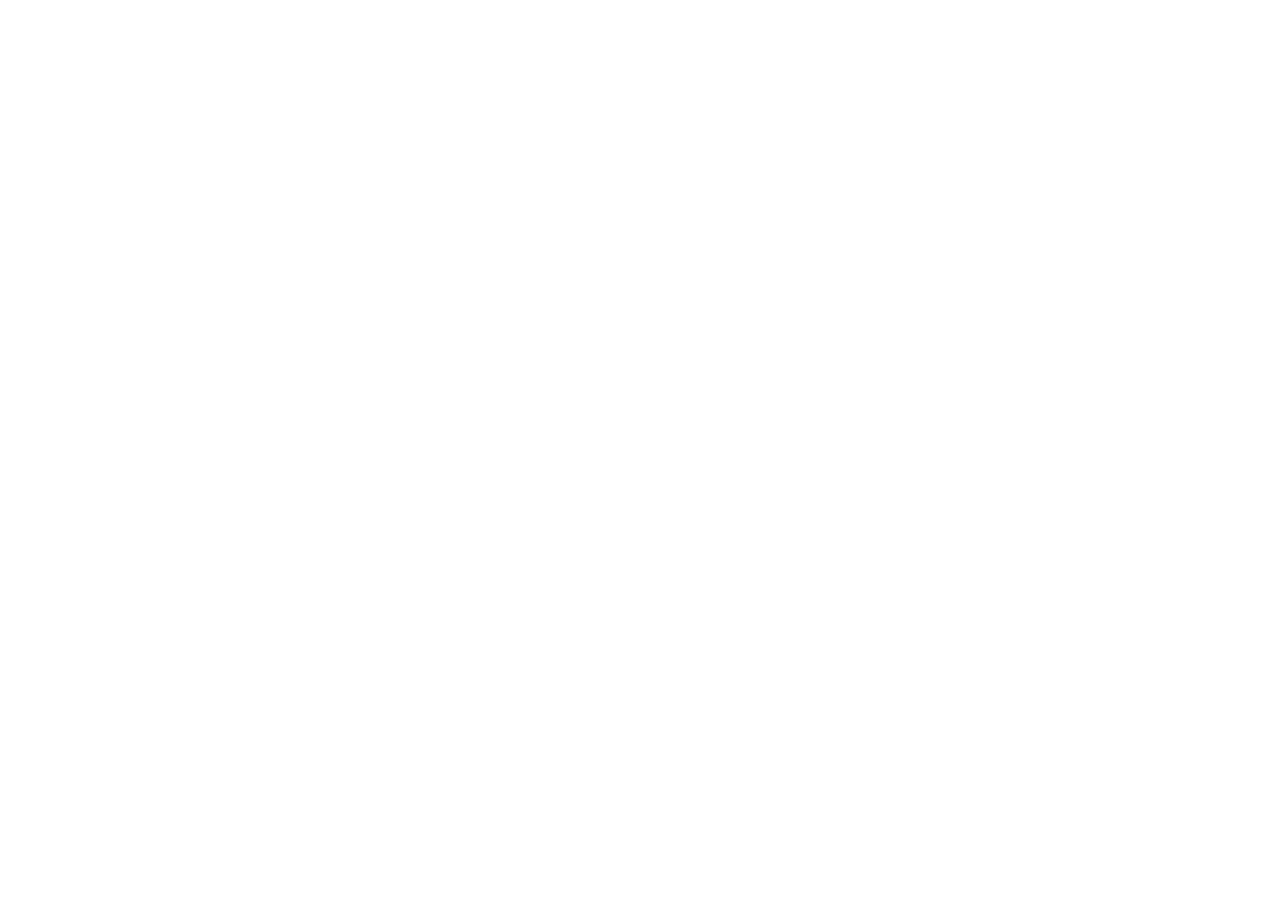
==== index.html @ 29f498f4 "start the template" ====
<!DOCTYPE html>
<html lang="en">
<head>
  <meta charset="UTF-8">
  <meta name="viewport" content="width=device-width, initial-scale=1">
  <link rel="stylesheet" href="style.css">
  <script src="actions.js" defer></script>
  <title>FICA Football Tournament</title>
</head>
<body>
  <header>
    <nav>

    </nav>
  </header>

  <section>

  </section>

  <section>

  </section>

  <footer>

  </footer>
</body>
</html>
---- style.css ----
/* @import url("https://fonts.googleapis.com/css?family=Inter&display=swap"); */

body {
  background-color: rgb(255, 255, 255);
  margin: 0;
}

#mobile-menu {
  display: none;
  position: fixed;
  top: 0;
  right: 0;
  width: 100%;
  height: 655px;
  background-color: #3c3a39;
  color: #fff;
  z-index: 100;
}

header {
  display: flex;
  flex-direction: column;
  color: #fff;
  background-color: #3e3c3c;
  position: fixed;
  width: 100%;
}

nav {
  display: flex;
  justify-content: space-between;
  font-weight: 600;
  font-size: 1.125em;
}

section {
  display: flex;
  flex-direction: column;
  justify-content: center;
}

.button {
  background-color: #f08102;
  border: none;
  color: white;
  padding: 12px;
  text-align: center;
  text-decoration: none;
  display: inline-block;
  font-family: 'Inter', sans-serif;
  font-size: 1.125rem;
  font-weight: 600;
  cursor: pointer;
}

.button:active {
  background-color: #dd0181;
}

.button:hover {
  background-color: #fdc200;
}

.button:focus {
  background-color: #fdc200;
}

footer {

}

@media screen and (min-width: 768px) {

}
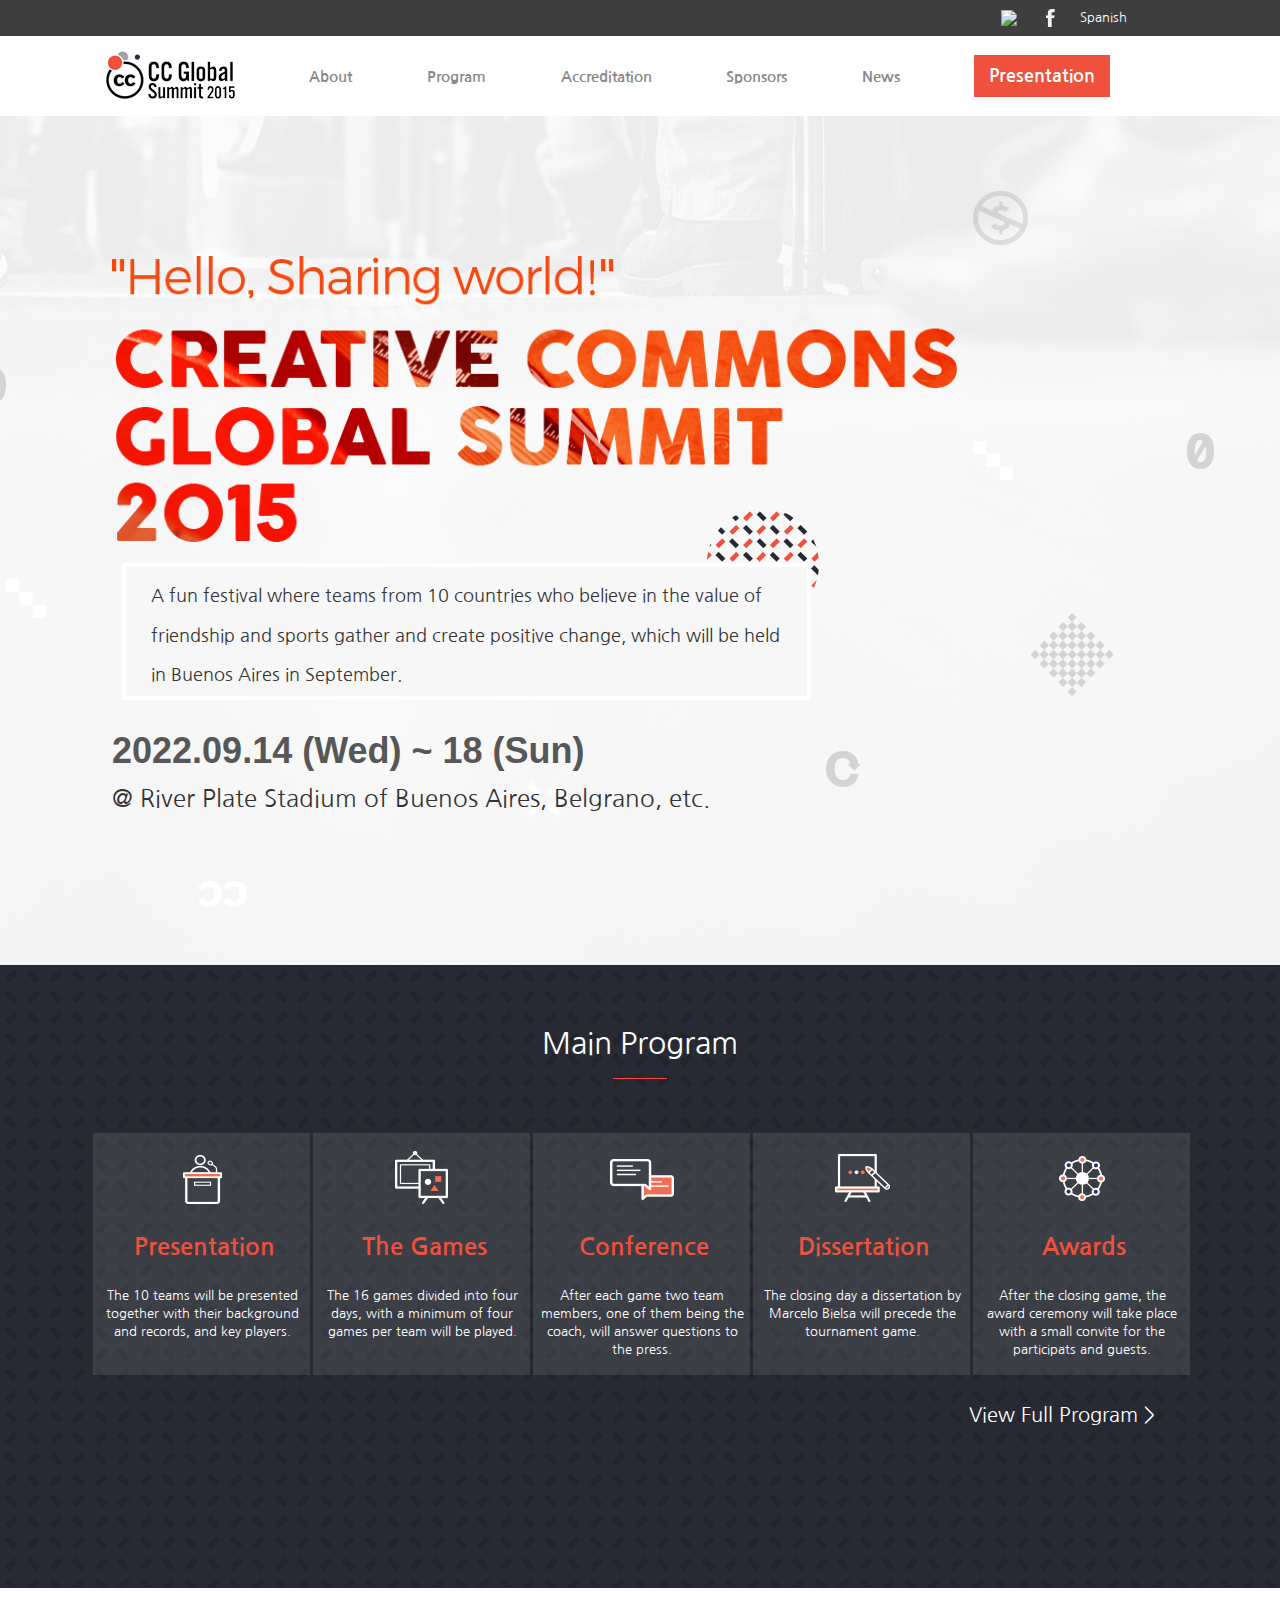
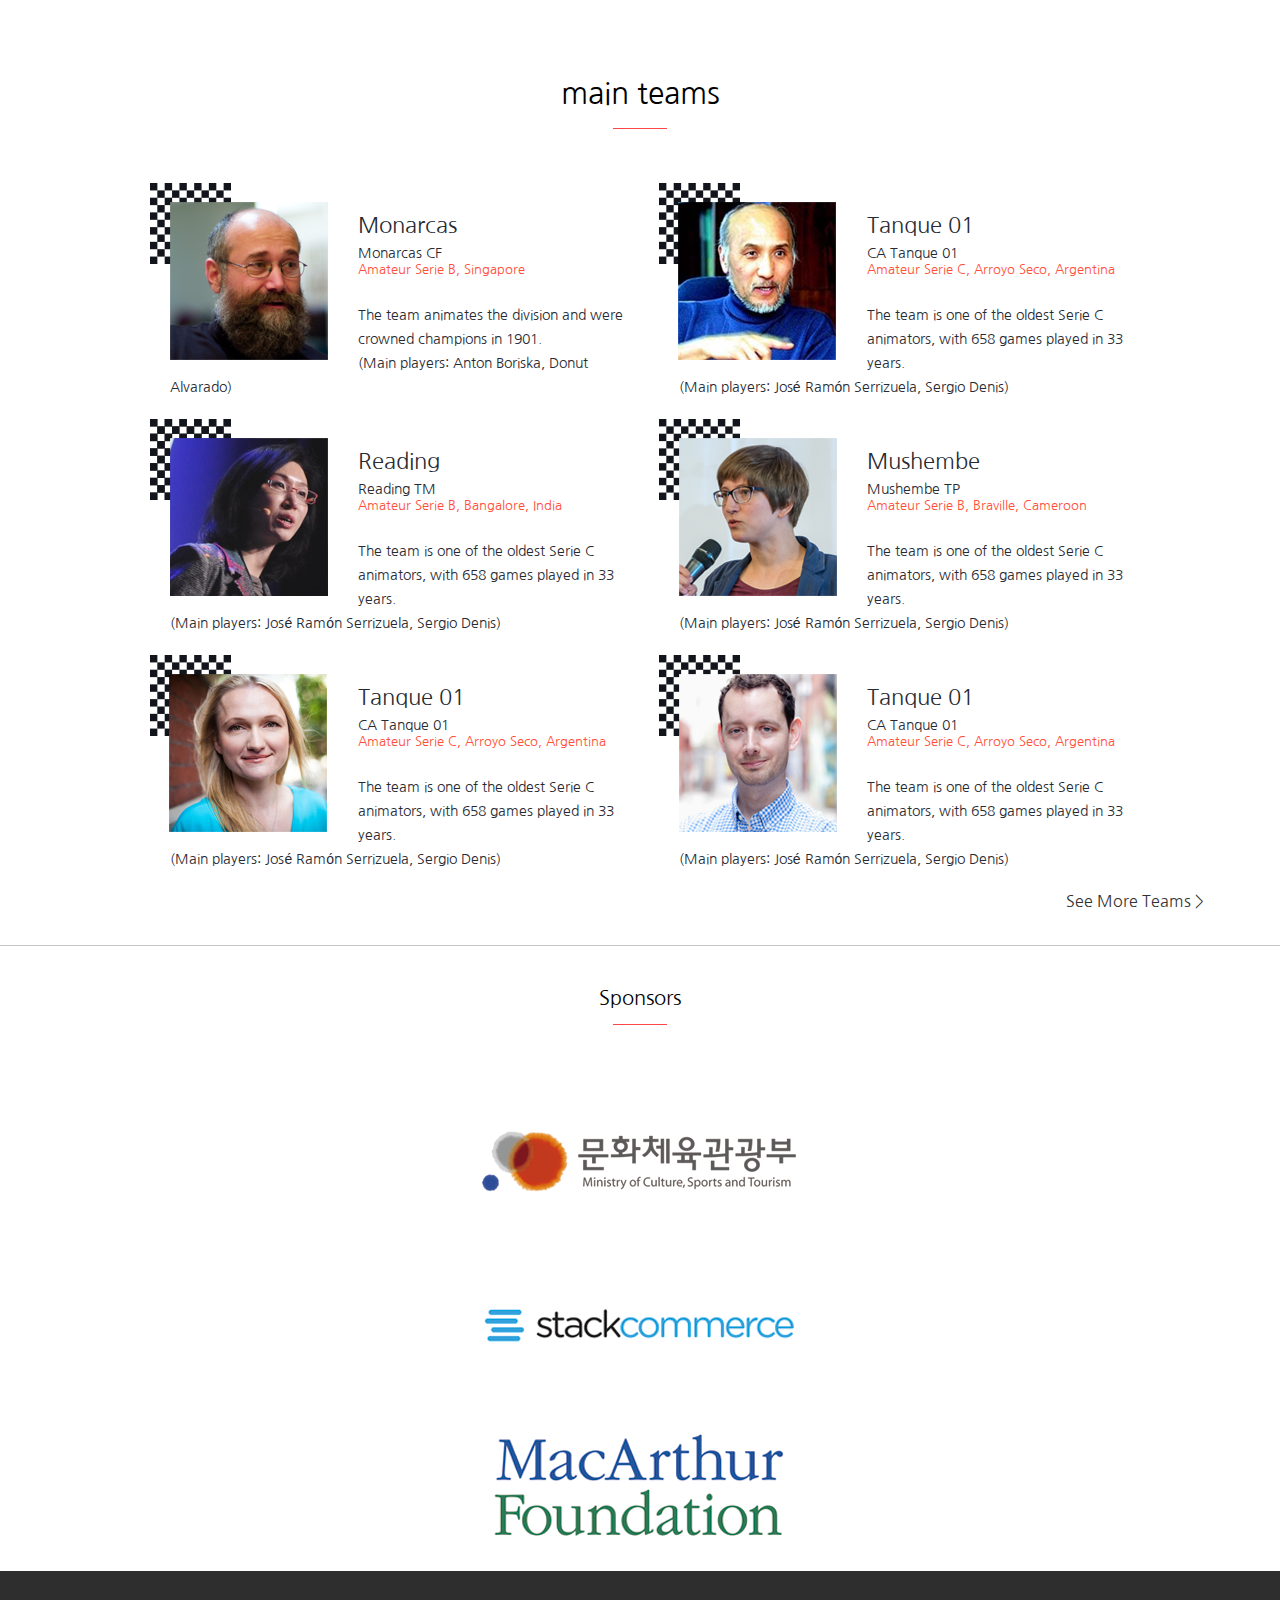
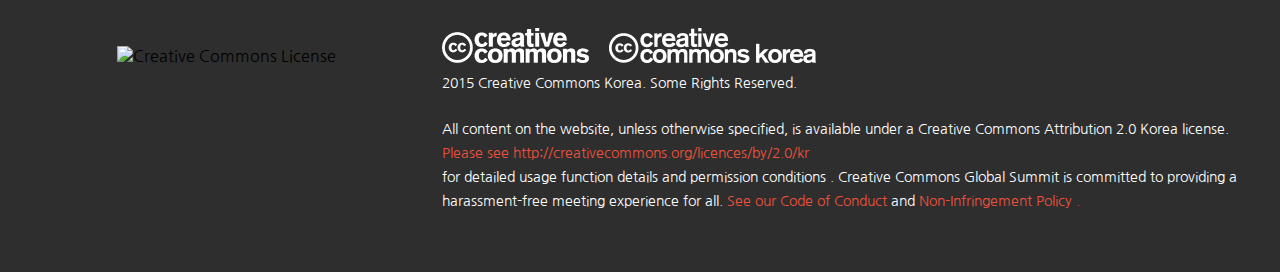
==== commit 3a27cc4b: "add html and css for full main page" ====
--- a/index.html
+++ b/index.html
@@ -8,22 +8,203 @@
   <title>FICA Football Tournament</title>
 </head>
 <body>
+  <div id="mobile-menu">
+    <img id="close-menu" src="img/close_mobile_menu.png" width=20 height=19 alt="Close">
+    <div id="mobile-menu-ul">
+      <hr class="hr1">
+      <p class="list-item"><a class="asnormal" href="about.html">About</a></p>
+      <hr class="hr1">
+      <p class="list-item"><a class="asnormal" href="index.html">Tournament</a></p>
+      <hr class="hr1">
+      <p class="list-item"><a class="asnormal" href="#">Accreditation</a></p>
+      <hr class="hr1">
+      <p class="list-item"><a class="asnormal" href="#">Sponsors</a></p>
+      <hr class="hr1">
+      <p class="list-item"><a class="asnormal" href="#">News</a></p>
+      <hr class="hr1">
+    </div>
+  </div>
   <header>
-    <nav>
-
-    </nav>
+    <div id="mobile-header">
+      <img id="hamburger-menu" src="img/mobile_menu.png" width=20 height=18 alt="Menu">
+      <img src="img/logo.png" width=130 height=51 alt="FICA Tournament">
+    </div>
+    <div id="desktop-header">
+      <nav id="desktop-nav">
+        <img src="img/twitter.png" width=20 height=17 alt="Twitter">
+        <img src="img/facebook.png" width=9 height=18 alt="Facebook">
+        <a href="#" class="asnormal calcright">Spanish</a>
+      </nav>
+      <nav id="desktop-nav2">
+        <ul id="desktop-menu-ul">
+          <li class="list-item2"><img src="img/logo.png" width=130 height=51 alt="FICA Tournament"></li>
+          <li class="list-item2">About</li>
+          <li class="list-item2">Program</li>
+          <li class="list-item2">Accreditation</li>
+          <li class="list-item2">Sponsors</li>
+          <li class="list-item2">News</li>
+          <li class="list-item2b">Presentation</li>
+        </ul>
+      </nav>
+    </div>
   </header>
 
-  <section>
-
-  </section>
-
-  <section>
-
-  </section>
-
+  <div class="section1-wrapper">
+    <section class="section1">
+    <img id="title" src="img/title.png" width=324 height=110 alt="FICA 2022 Tournament">
+    <p class="text-box"> A fun festival where teams from 10 countries who believe in the value
+      of friendship and sports gather and create positive change, which will be held in Buenos Aires in September.
+     </p>
+     <p class="schedule"></p><div class="sched-text">2022.09.14 (Wed) ~ 18 (Sun)</div>
+       <div class="big">@ River Plate Stadium of Buenos Aires, Belgrano, etc.</div><p></p>
+    </section>
+  </div>
+  <div class="section2-wrapper">
+    <section class="section2">
+      <h2 class="myh1">Main Program</h2>
+      <hr class="hr2">
+      <div class="programs-wrapper">
+        <div class="program-block">
+          <img src="img/program_icon_01.png" width=64 height=58 alt="Presentation">
+          <div class="subtitle">Presentation</div>
+          <div class="description">The 10 teams will be presented together with their background and records, and key players.</div>
+        </div>
+        <div class="program-block">
+          <img src="img/program_icon_02.png" width=64 height=58 alt="The Games">
+          <div class="subtitle">The Games</div>
+          <div class="description">The 16 games divided into four days, with a minimum of four games per team will be played.</div>
+        </div>
+        <div class="program-block">
+          <img src="img/program_icon_03.png" width=64 height=58 alt="Press conference">
+          <div class="subtitle">Conference</div>
+          <div class="description">After each game two team members, one of them being the coach, will answer questions to the press.</div>
+        </div>
+        <div class="program-block">
+          <img src="img/program_icon_04.png" width=64 height=58 alt="Dissertation">
+          <div class="subtitle">Dissertation</div>
+          <div class="description">The closing day a dissertation by Marcelo Bielsa will precede the tournament game.</div>
+        </div>
+        <div class="program-block">
+          <img src="img/program_icon_05.png" width=64 height=58 alt="Awards">
+          <div class="subtitle">Awards</div>
+          <div class="description">After the closing game, the award ceremony will take place with a small convite for the participats and guests.</div>
+        </div>
+      </div>
+      <div class="texttoright">View Full Program ></div>
+    </section>
+  </div>
+
+  <div class="section3-wrapper">
+    <section class="section3">
+      <h2 class="myh1b">main teams</h2>
+      <hr class="hr2">
+      <div class="teams-wrapper">
+        <div class="team-block">
+          <div>
+            <img class="speaker" src="img/speaker_01.png" width=178 height=177 alt="Monarcas">
+            <div class="right-text">Monarcas</div>
+            <div class="right-text-smaller">Monarcas CF</div>
+            <div class="right-red-text">Amateur Serie B, Singapore</div>
+            <div class="description2">The team animates the division and were crowned champions in 1901.</div>
+            <div class="description2">(Main players: Anton Boriska, Donut Alvarado)</div>
+            <div class="spacer"> </div>
+          </div>    
+        </div>
+        <div class="team-block">
+          <div>
+            <img class="speaker" src="img/speaker_02.png" width=178 height=177 alt="Tanque 01">
+            <div class="right-text">Tanque 01</div>
+            <div class="right-text-smaller">CA Tanque 01</div>
+            <div class="right-red-text">Amateur Serie C, Arroyo Seco, Argentina</div>
+            <div class="description2">The team is one of the oldest Serie C animators, with 658 games played in 33 years.</div>
+            <div class="description2">(Main players: José Ramón Serrizuela, Sergio Denis)</div>
+            <div class="spacer"> </div>
+          </div>
+        </div>
+        <div class="team-block">
+          <div>
+            <img class="speaker" src="img/speaker_03.png" width=178 height=177 alt="Reading">
+            <div class="right-text">Reading</div>
+            <div class="right-text-smaller">Reading TM</div>
+            <div class="right-red-text">Amateur Serie B, Bangalore, India</div>
+            <div class="description2">The team is one of the oldest Serie C animators, with 658 games played in 33 years.</div>
+            <div class="description2">(Main players: José Ramón Serrizuela, Sergio Denis)</div>
+            <div class="spacer"> </div>
+          </div>
+        </div>
+        <div class="team-block">
+          <div>
+            <img class="speaker" src="img/speaker_04.png" width=178 height=177 alt="Mushembe TP">
+            <div class="right-text">Mushembe</div>
+            <div class="right-text-smaller">Mushembe TP</div>
+            <div class="right-red-text">Amateur Serie B, Braville, Cameroon</div>
+            <div class="description2">The team is one of the oldest Serie C animators, with 658 games played in 33 years.</div>
+            <div class="description2">(Main players: José Ramón Serrizuela, Sergio Denis)</div>
+            <div class="spacer"> </div>
+          </div>
+        </div>
+        <div class="team-block">
+          <div>
+            <img class="speaker" src="img/speaker_05.png" width=178 height=177 alt="Tanque 01">
+            <div class="right-text">Tanque 01</div>
+            <div class="right-text-smaller">CA Tanque 01</div>
+            <div class="right-red-text">Amateur Serie C, Arroyo Seco, Argentina</div>
+            <div class="description2">The team is one of the oldest Serie C animators, with 658 games played in 33 years.</div>
+            <div class="description2">(Main players: José Ramón Serrizuela, Sergio Denis)</div>
+            <div class="spacer"> </div>
+          </div>
+        </div>
+        <div class="team-block">
+          <div>
+            <img class="speaker" src="img/speaker_06.png" width=178 height=177 alt="Tanque 01">
+            <div class="right-text">Tanque 01</div>
+            <div class="right-text-smaller">CA Tanque 01</div>
+            <div class="right-red-text">Amateur Serie C, Arroyo Seco, Argentina</div>
+            <div class="description2">The team is one of the oldest Serie C animators, with 658 games played in 33 years.</div>
+            <div class="description2">(Main players: José Ramón Serrizuela, Sergio Denis)</div>
+            <div class="spacer"> </div>
+          </div>
+        </div>
+      </div>
+      <div class="texttoright2">See More Teams ></div>
+    </section>
+  </div>
+  <hr class="hr3">
+
+  <div class="section4-wrapper">
+    <section class="section4">
+      <h2 class="myh1c">Sponsors</h2>
+      <hr class="hr2">
+      <div class="sponsor"><img src="img/mocst.png" width=320 height=120 alt="Ministry of Culture and Sports"></div>
+      <div class="sponsor"><img src="img/stackcommerce.png" width=320 height=120 alt="Stack Commerce"></div>
+      <div class="sponsor"><img src="img/macarthur.png" width=320 height=120 alt="Mc Arthur Foundation"></div>
+
+    </section>
+  </div>
+  
   <footer>
-
+    <div class="tocenter desktopfloat">
+      <img alt="Creative Commons License" src="https://i.creativecommons.org/l/by/4.0/88x31.png">
+    </div>
+    <p class="tocenter">
+      <img class="cclogo" alt="Creative Commons" src="img/logo_cc_w_147x35.png">
+      <img class="cclogo" alt="Creative Commons" src="img/logo_cck_w_208x35.png">
+    </p>
+
+    <div class="mini-text">2015 Creative Commons Korea. Some Rights Reserved.</div>
+    <div class="minispacer"> </div>
+    <div class="mini-text">All content on the website, unless otherwise specified,
+      is available under a Creative Commons Attribution 2.0 Korea license.
+      <a class="mini-text-red" href="https://creativecommons.org/licences/by/2.0/kr">
+        Please see http://creativecommons.org/licences/by/2.0/kr
+      </a>
+    </div>
+    <div class="mini-text">for detailed usage function details and permission conditions .
+      Creative Commons Global
+      Summit is committed to providing a harassment-free meeting experience for all.
+    <span class="mini-text-red">See our Code of Conduct</span> and 
+    <span class="mini-text-red">Non-Infringement Policy .</span></div>
+    <div class="minispacer2">&nbsp;</div>
   </footer>
 </body>
 </html>--- a/style.css
+++ b/style.css
@@ -1,74 +1,572 @@
-/* @import url("https://fonts.googleapis.com/css?family=Inter&display=swap"); */
+@import url("https://fonts.googleapis.com/css?family=Nanum+Gothic&display=swap");
+@import url("https://fonts.googleapis.com/css?family=Lato&display=swap");
 
 body {
-  background-color: rgb(255, 255, 255);
   margin: 0;
+  font-family: 'Nanum Gothic', sans-serif;
 }
 
 #mobile-menu {
   display: none;
   position: fixed;
   top: 0;
-  right: 0;
-  width: 100%;
-  height: 655px;
-  background-color: #3c3a39;
+  left: 0;
+  width: 85%;
+  height: 100%;
+  background-color: rgba(25, 25, 25, 0.9);
   color: #fff;
   z-index: 100;
 }
 
+#mobile-menu-ul {
+  list-style: none;
+  padding-left: 0;
+  font-size: 1rem;
+  line-height: 0.5rem;
+  margin-top: 41px;
+}
+
+.list-item {
+  padding-left: 25px;
+}
+
+.asnormal {
+  color: inherit;
+  text-decoration: inherit;
+}
+
+.hr1 {
+  height: 1px;
+  border-width: 0;
+  background-color: rgb(71, 71, 71);
+}
+
+#close-menu {
+  position: absolute;
+  top: 7px;
+  right: 30px;
+  cursor: pointer;
+}
+
 header {
+  background-color: white;
+  width: 100%;
+  height: 55px;
+  margin: 16px 0;
+  display: flex;
+  justify-content: center;
+  align-items: flex-start;
+}
+
+#desktop-header {
+  display: none;
+}
+
+#hamburger-menu {
+  position: absolute;
+  left: 20px;
+  top: 35px;
+  width: 20px;
+  height: auto;
+  cursor: pointer;
+}
+
+.section1-wrapper {
+  background-image: url("img/mobile_intro_bg.png");
+  background-repeat: no-repeat;
+  background-position: top;
+  width: 100%;
+}
+
+.section1 {
   display: flex;
   flex-direction: column;
-  color: #fff;
-  background-color: #3e3c3c;
-  position: fixed;
-  width: 100%;
-}
-
-nav {
+  align-items: center;
+  padding-top: 51px;
+  margin-left: 5%;
+  margin-right: 5%;
+}
+
+#title {
+  width: 90%;
+  height: auto;
+}
+
+.text-box {
+  margin: 21px 0 0 9.75px;
+  padding: 13px 6.5px;
+  border: 4px solid white;
+  background-color: rgb(247, 247, 248);
+  font-size: 0.82rem;
+  line-height: 1.22rem;
+  color: rgb(51, 51, 51);
+}
+
+.schedule {
+  padding-top: 7px;
+}
+
+.sched-text {
+  text-align: center;
+  color: #575757;
+  font-family: Verdana, sans-serif;
+  font-size: 0.9375rem;
+  font-weight: bold;
+  line-height: 1.5rem;
+}
+
+.big {
+  text-align: center;
+  color: #333;
+  font-size: 0.9375rem;
+  padding-left: 33px;
+  padding-right: 33px;
+  padding-top: 1px;
+  padding-bottom: 5px;
+}
+
+.section2-wrapper {
+  background-image: url("img/pattern_bg.png");
+  background-color: #272a32;
+  width: 100%;
+  padding-bottom: 80px;
+}
+
+.section2 {
+  display: flex;
+  flex-direction: column;
+  align-items: center;
+  padding-top: 52px;
+  margin-left: 2.5%;
+  margin-right: 2.5%;
+}
+
+.myh1 {
+  color: white;
+  font-size: 1.5rem;
+  font-weight: 200;
+  line-height: 0.2rem;
+}
+
+.hr2 {
+  height: 1px;
+  border-width: 0;
+  background-color: rgb(255, 71, 71);
+  width: 54px;
+  margin-bottom: 54px;
+}
+
+.program-block {
   display: flex;
   justify-content: space-between;
-  font-weight: 600;
-  font-size: 1.125em;
-}
-
-section {
+  margin: 0 0 0.5em;
+  padding: 16px 0;
+  width: 100%;
+  color: white;
+  font-size: 1rem;
+  background: rgba(255, 255, 255, 0.1);
+}
+
+.subtitle {
+  padding: 0 7px 0 12px;
+  color: #ef513c;
+  font-weight: 700;
+  font-size: 14px;
+  line-height: 52px;
+  flex-wrap: nowrap;
+}
+
+.description {
+  flex: 0 0 55%;
+  padding: 0 6px 0 7px;
+  color: white;
+  font-size: 0.75rem;
+  flex-wrap: wrap;
+  line-height: 18px;
+}
+
+.texttoright {
+  text-align: right;
+  font-size: 1rem;
+  color: white;
+  margin-top: 20px;
+  margin-right: 25px;
+  width: 100%;
+  display: flex;
+  justify-content: flex-end;
+}
+
+.section3-wrapper {
+  background-color: white;
+  width: 100%;
+}
+
+.section3 {
   display: flex;
   flex-direction: column;
-  justify-content: center;
-}
-
-.button {
-  background-color: #f08102;
-  border: none;
+  align-items: center;
+  padding-top: 79px;
+  margin-left: 5%;
+  margin-right: 5%;
+}
+
+.myh1b {
+  color: black;
+  font-size: 1.5rem;
+  font-weight: 200;
+  line-height: 0.2rem;
+}
+
+.team-block {
+  display: flex;
+  flex-direction: column;
+  width: 100%;
+  background: white;
+}
+
+.speaker {
+  float: left;
+  margin-right: 8px;
+  margin-bottom: 2px;
+}
+
+.right-text {
+  color: rgb(39, 42, 50);
+  margin-top: 28px;
+  font-size: 1rem;
+}
+
+.right-text-smaller {
+  color: rgb(39, 42, 50);
+  font-size: 0.875rem;
+}
+
+.right-red-text {
+  color: #ff4f38;
+  font-size: 0.81rem;
+  margin-top: 10px;
+}
+
+.description2 {
+  color: rgb(39, 42, 50);
+  font-size: 0.82rem;
+  line-height: 1.22rem;
+  padding: 0 13px 0 20px;
+  clear: both;
+}
+
+.spacer {
+  margin-bottom: 25px;
+}
+
+.texttoright2 {
+  text-align: right;
+  font-size: 1rem;
+  color: rgb(51, 51, 51);
+  margin-top: 0;
+  margin-right: 25px;
+  width: 100%;
+  display: flex;
+  justify-content: flex-end;
+}
+
+.hr3 {
+  height: 1px;
+  border-width: 0;
+  background-color: rgb(196, 196, 196);
+  width: 100%;
+  margin-top: 34px;
+  margin-bottom: 34px;
+}
+
+.section4-wrapper {
+  background-color: white;
+  width: 100%;
+}
+
+.section4 {
+  display: flex;
+  flex-direction: column;
+  align-items: center;
+}
+
+.myh1c {
+  color: black;
+  font-size: 1.25rem;
+  font-weight: 200;
+  line-height: 0.2rem;
+}
+
+.sponsor {
+  margin-top: 20px;
+  margin-bottom: 20px;
+}
+
+footer {
+  background-color: rgb(46, 46, 46);
+  padding-top: 24px;
+}
+
+.tocenter {
+  text-align: center;
+}
+
+.cclogo {
+  margin-top: 5px;
+  margin-bottom: -2px;
+  height: 25px;
+  margin-left: 8px;
+  margin-right: 8px;
+}
+
+.mini-text {
+  margin-left: 20px;
+  margin-right: 20px;
+  font-size: 0.656rem;
   color: white;
-  padding: 12px;
-  text-align: center;
-  text-decoration: none;
-  display: inline-block;
-  font-family: 'Inter', sans-serif;
-  font-size: 1.125rem;
-  font-weight: 600;
-  cursor: pointer;
-}
-
-.button:active {
-  background-color: #dd0181;
-}
-
-.button:hover {
-  background-color: #fdc200;
-}
-
-.button:focus {
-  background-color: #fdc200;
-}
-
-footer {
-
+  line-height: 1.125rem;
+}
+
+.mini-text-red {
+  color: #ef513c;
+}
+
+.minispacer {
+  margin-bottom: 15px;
+}
+
+.minispacer2 {
+  margin-top: 45px;
 }
 
 @media screen and (min-width: 768px) {
-
-}+  header {
+    margin: 0;
+    height: auto;
+  }
+
+  #mobile-header {
+    display: none;
+  }
+
+  #desktop-header {
+    display: block;
+    width: 100%;
+  }
+
+  #desktop-nav {
+    display: flex;
+    justify-content: flex-end;
+    align-items: center;
+    background-color: #3e3e3e;
+    color: white;
+    font-size: 0.82rem;
+    height: 36px;
+    width: 100%;
+  }
+
+  nav > * {
+    margin-right: 25px;
+  }
+
+  .calcright {
+    margin-right: calc(25px + 10%);
+  }
+
+  #desktop-nav2 {
+    display: flex;
+    justify-content: space-between;
+    align-items: center;
+    font-size: 1rem;
+    height: 80px;
+    width: 100%;
+    padding-left: 10px;
+  }
+
+  #desktop-menu-ul {
+    list-style: none;
+    color: rgb(136, 136, 136);
+    font-size: 0.938rem;
+    font-weight: 700;
+    display: flex;
+    justify-content: space-evenly;
+    align-items: center;
+    width: 100%;
+    padding-left: 20px;
+  }
+
+  .list-item2b {
+    margin-right: 80px;
+    padding-left: 15px;
+    padding-right: 15px;
+    background-color: #ef513c;
+    color: white;
+    line-height: 42px;
+    font-size: 1.125rem;
+  }
+
+  .section1-wrapper {
+    background-image: url("img/main_big.png");
+    background-repeat: repeat-x;
+    background-position: top;
+  }
+
+  .section1 {
+    padding-top: 140px;
+    margin-left: calc((40% - 400px));
+    margin-right: calc((40% - 400px));
+    align-items: flex-start;
+  }
+
+  #title {
+    width: 80%;
+  }
+
+  .text-box {
+    margin-right: 120px;
+    margin-bottom: -20px;
+    line-height: 220%;
+    padding: 10px 25px 0;
+    font-size: 1.125rem;
+    width: 631px;
+  }
+
+  .sched-text {
+    font-size: 2.25rem;
+    line-height: 4rem;
+  }
+
+  .big {
+    font-size: 1.5rem;
+    padding: 0;
+    margin-bottom: 120px;
+  }
+
+  .myh1 {
+    font-size: 1.875rem;
+  }
+
+  .section2-wrapper {
+    padding-bottom: 160px;
+  }
+
+  .programs-wrapper {
+    display: flex;
+    flex-direction: row;
+    justify-content: center;
+    width: 100%;
+  }
+
+  .program-block {
+    flex-direction: column;
+    justify-content: space-between;
+    align-items: center;
+    width: auto;
+    max-width: 217px;
+    margin-left: 3px;
+  }
+
+  .subtitle {
+    font-size: 1.5rem;
+    margin-top: 14px;
+    margin-bottom: 14px;
+  }
+
+  .description {
+    font-size: 0.8125rem;
+    flex: auto;
+    text-align: center;
+  }
+
+  .texttoright {
+    margin-right: calc(40% - 300px);
+    font-size: 1.266rem;
+  }
+
+  .myh1b {
+    font-size: 1.875rem;
+  }
+
+  .speaker {
+    margin-right: 30px;
+    margin-bottom: 5px;
+  }
+
+  .right-text {
+    font-size: 1.375rem;
+  }
+
+  .right-text-smaller {
+    font-size: 0.875rem;
+    margin-top: 5px;
+  }
+
+  .right-red-text {
+    margin-top: 0;
+    font-size: 0.81rem;
+    margin-bottom: 25px;
+  }
+
+  .description2 {
+    font-size: 0.875rem;
+    line-height: 1.5rem;
+    clear: none;
+  }
+
+  .spacer {
+    margin-bottom: 20px;
+  }
+
+  .teams-wrapper {
+    width: 90%;
+    margin-left: 5%;
+    display: flex;
+    flex-wrap: wrap;
+  }
+
+  .team-block {
+    width: calc(50% - 10px);
+  }
+
+  footer {
+    padding-top: 46px;
+  }
+
+  .desktopfloat {
+    float: left;
+    margin: 29px 106px 185px 117px;
+  }
+
+  .tocenter {
+    text-align: left;
+  }
+
+  .cclogo {
+    margin-top: -5px;
+    height: 35px;
+    margin-left: 0;
+    margin-right: 16px;
+    margin-bottom: -12px;
+  }
+
+  .mini-text {
+    margin-left: 20px;
+    margin-right: 20px;
+    font-size: 0.875rem;
+    color: white;
+    line-height: 1.5rem;
+  }
+
+  .mini-text-red {
+    color: #ef513c;
+    text-decoration: none;
+  }
+
+  .minispacer {
+    margin-bottom: 22px;
+  }
+
+  .minispacer2 {
+    margin-top: 39px;
+  }
+}
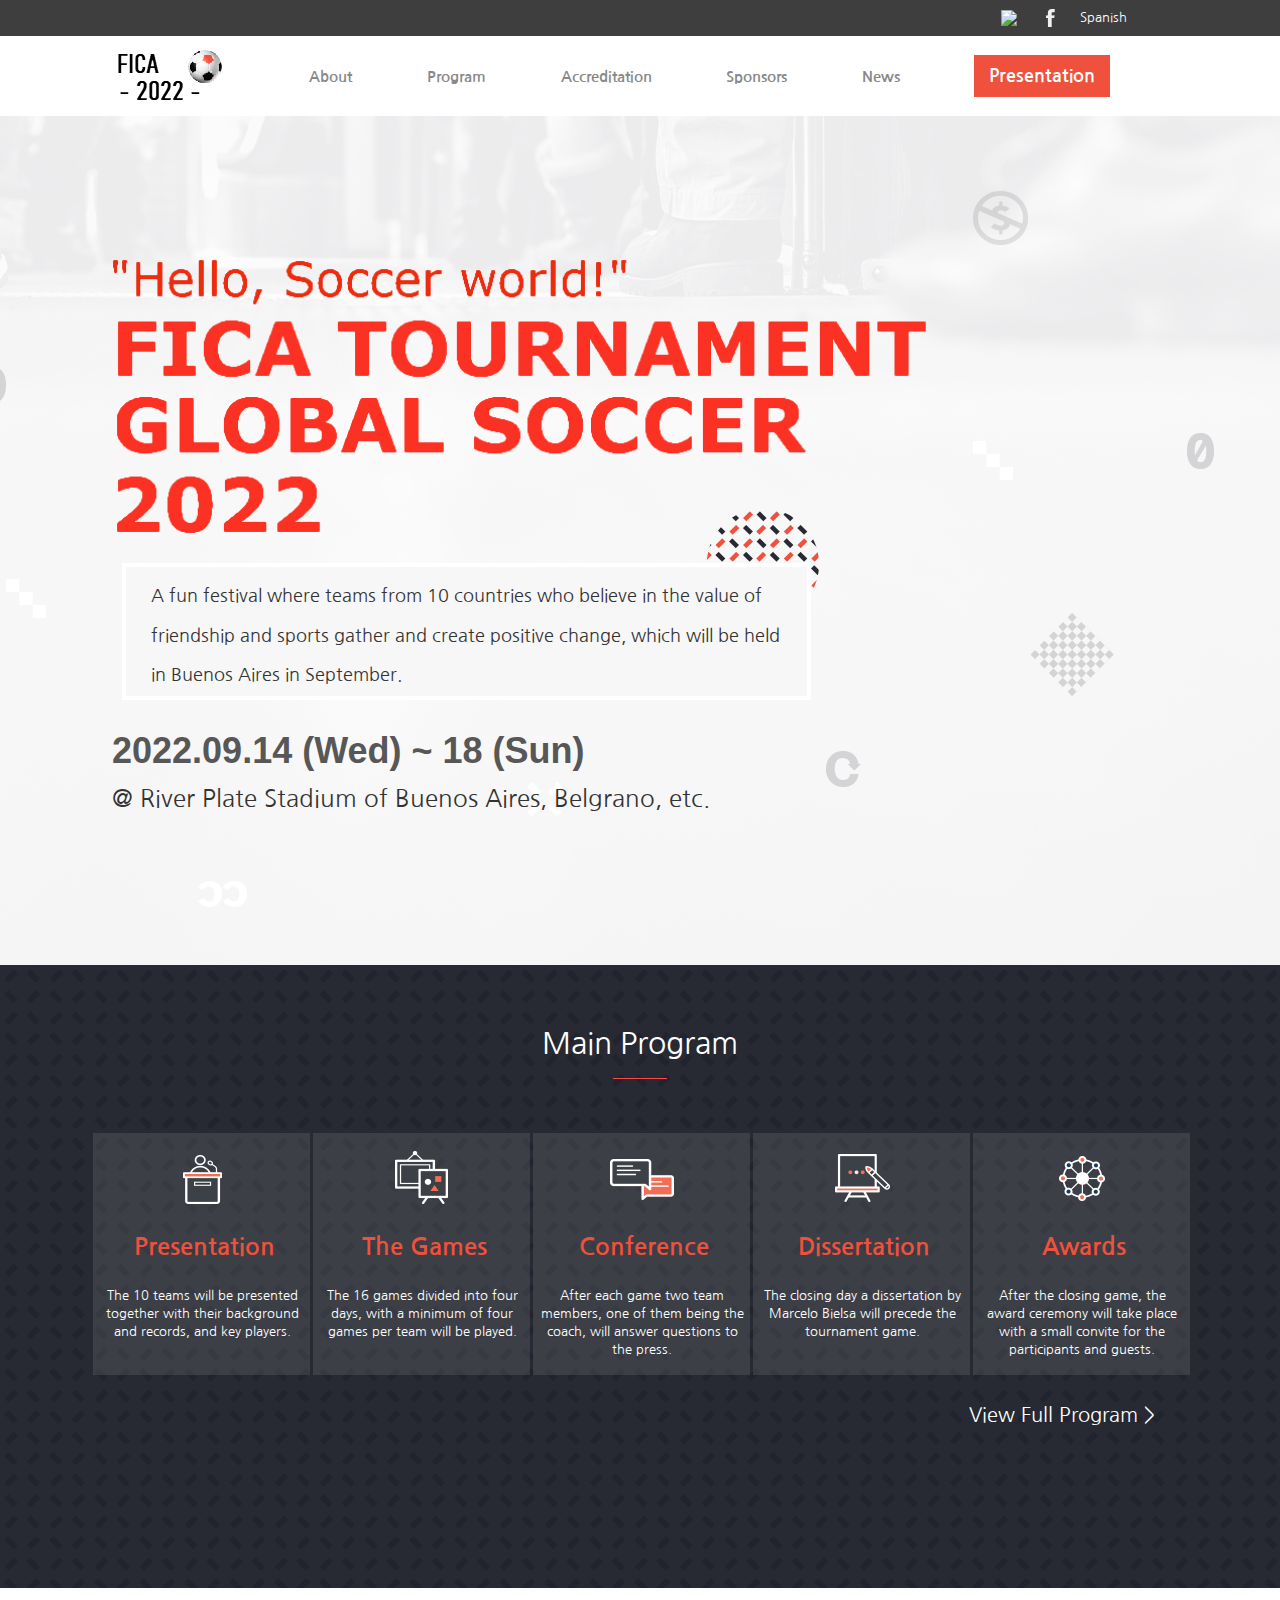
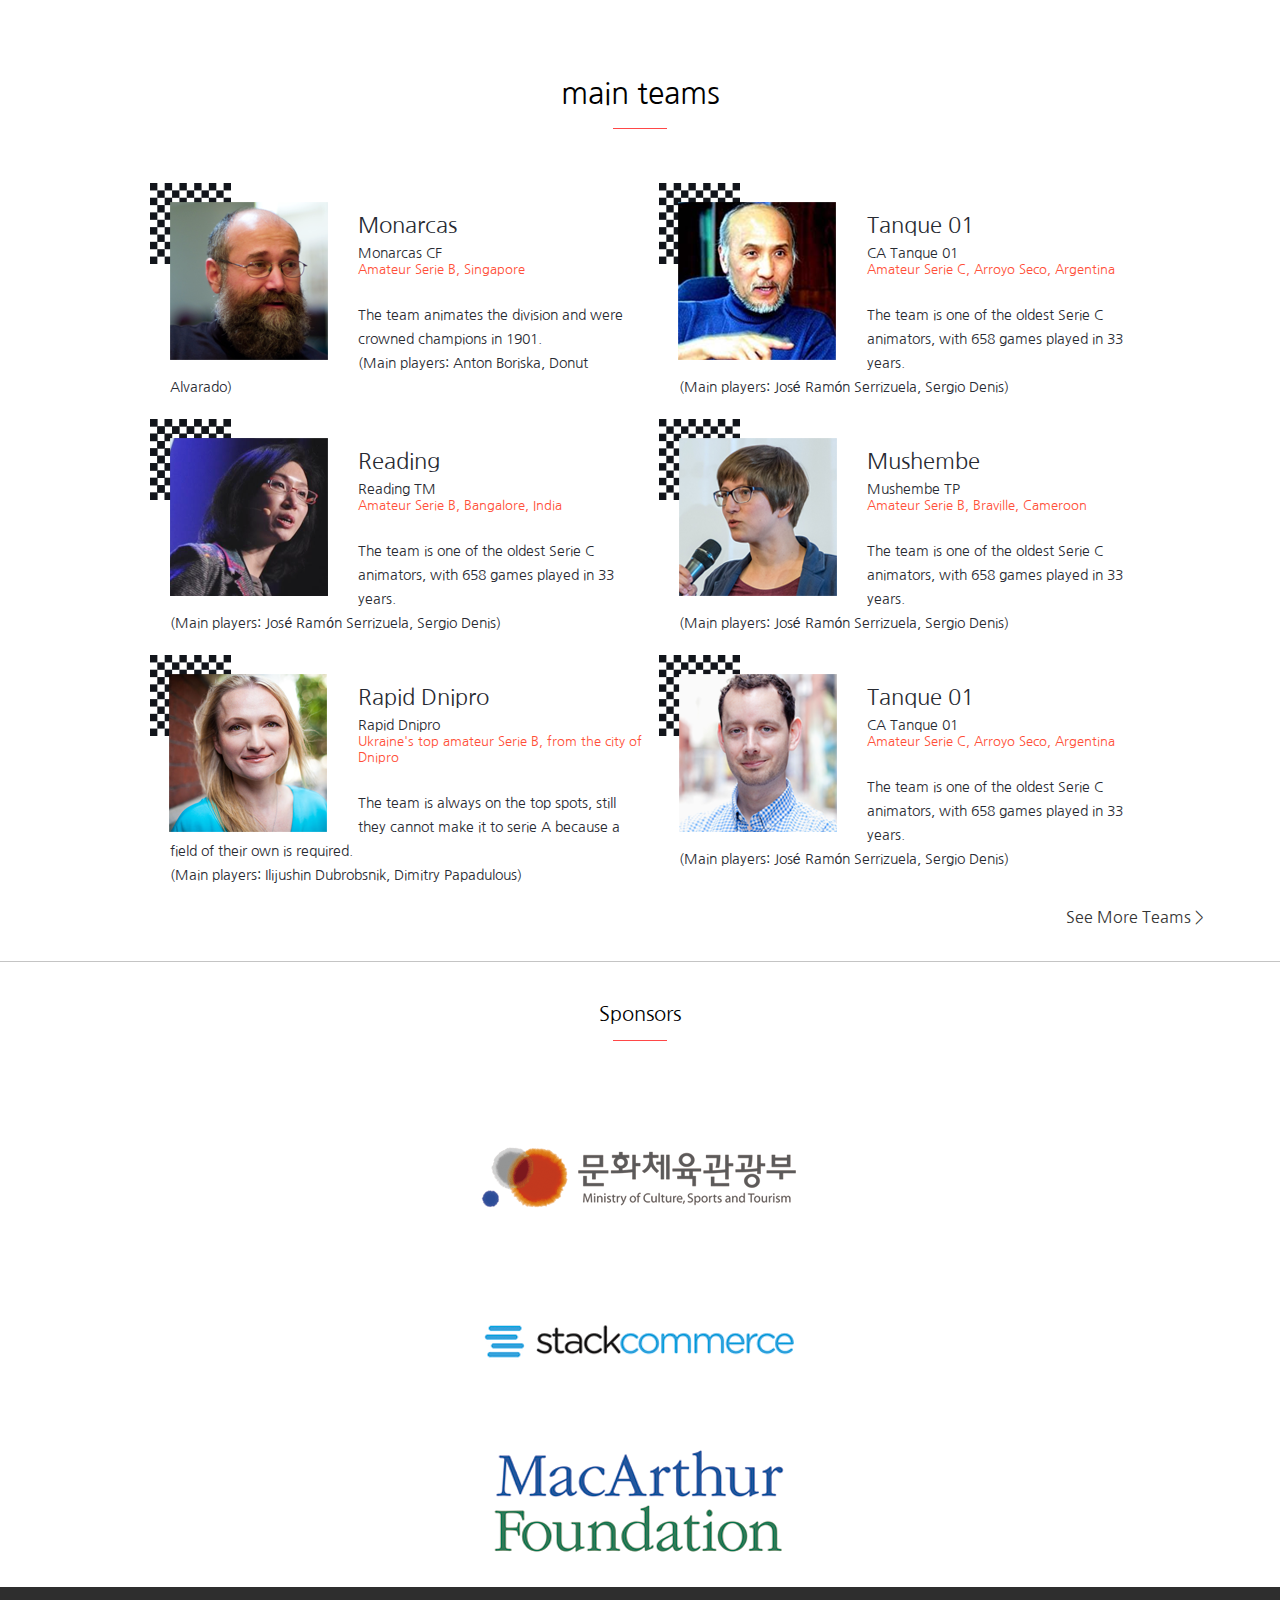
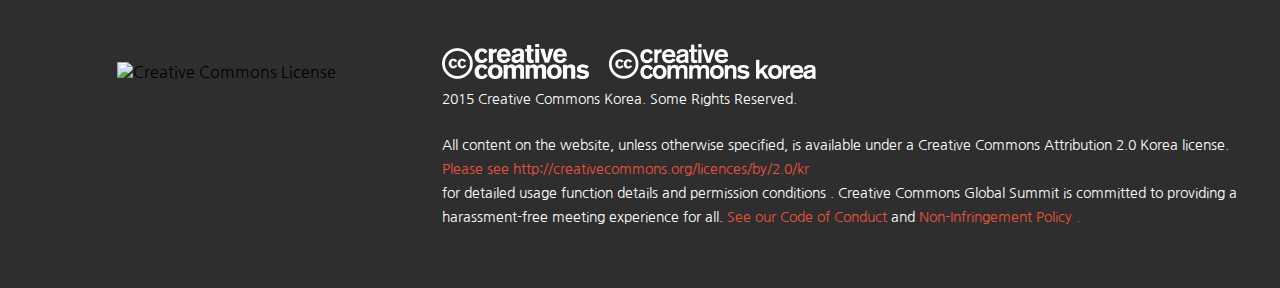
==== commit f9b7677a: "cosmetic changes" ====
--- a/index.html
+++ b/index.html
@@ -5,7 +5,7 @@
   <meta name="viewport" content="width=device-width, initial-scale=1">
   <link rel="stylesheet" href="style.css">
   <script src="actions.js" defer></script>
-  <title>FICA Football Tournament</title>
+  <title>FICA Soccer Tournament</title>
 </head>
 <body>
   <div id="mobile-menu">
@@ -87,7 +87,7 @@
         <div class="program-block">
           <img src="img/program_icon_05.png" width=64 height=58 alt="Awards">
           <div class="subtitle">Awards</div>
-          <div class="description">After the closing game, the award ceremony will take place with a small convite for the participats and guests.</div>
+          <div class="description">After the closing game, the award ceremony will take place with a small convite for the participants and guests.</div>
         </div>
       </div>
       <div class="texttoright">View Full Program ></div>
@@ -146,11 +146,12 @@
         <div class="team-block">
           <div>
             <img class="speaker" src="img/speaker_05.png" width=178 height=177 alt="Tanque 01">
-            <div class="right-text">Tanque 01</div>
-            <div class="right-text-smaller">CA Tanque 01</div>
-            <div class="right-red-text">Amateur Serie C, Arroyo Seco, Argentina</div>
-            <div class="description2">The team is one of the oldest Serie C animators, with 658 games played in 33 years.</div>
-            <div class="description2">(Main players: José Ramón Serrizuela, Sergio Denis)</div>
+            <div class="right-text">Rapid Dnipro</div>
+            <div class="right-text-smaller">Rapid Dnipro</div>
+            <div class="right-red-text">Ukraine's top amateur Serie B, from the city of Dnipro</div>
+            <div class="description2">The team is always on the top spots, still they cannot make it to 
+              serie A because a field of their own is required.</div>
+            <div class="description2">(Main players: Ilijushin Dubrobsnik, Dimitry Papadulous)</div>
             <div class="spacer"> </div>
           </div>
         </div>
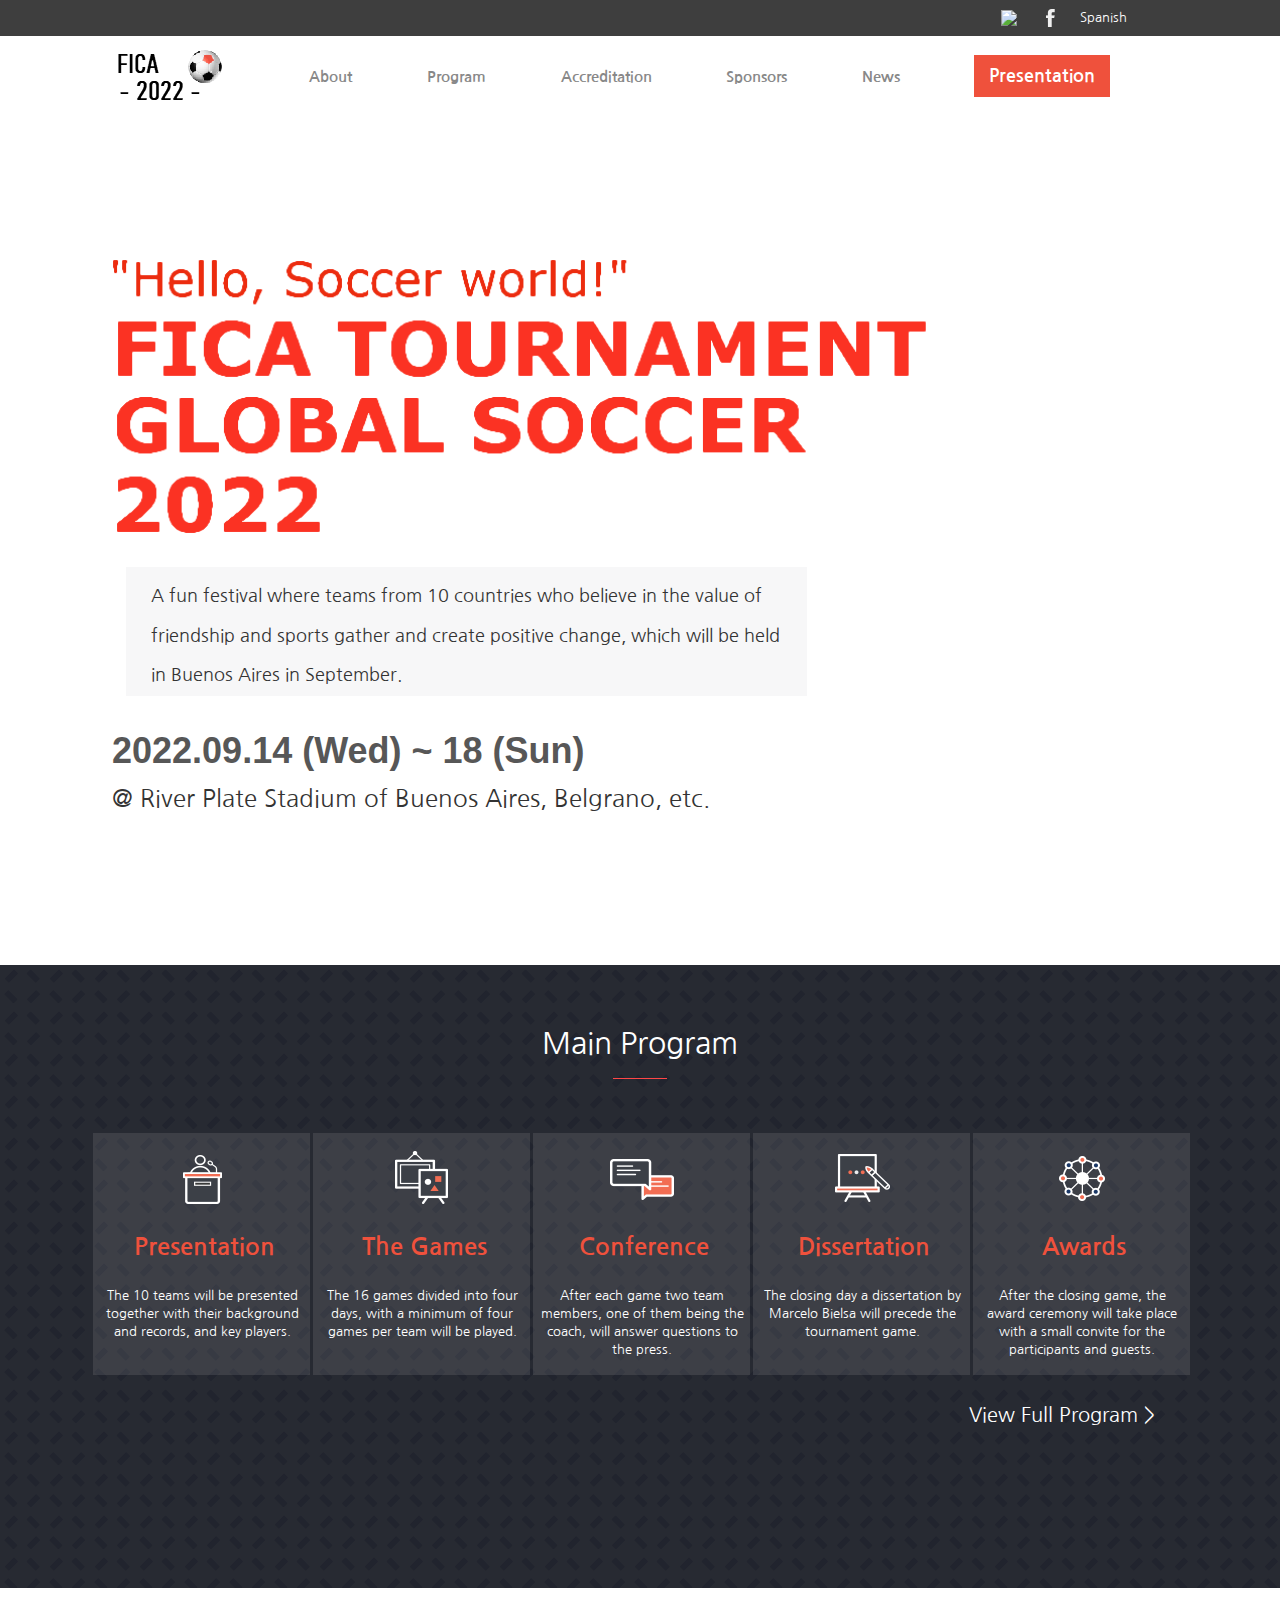
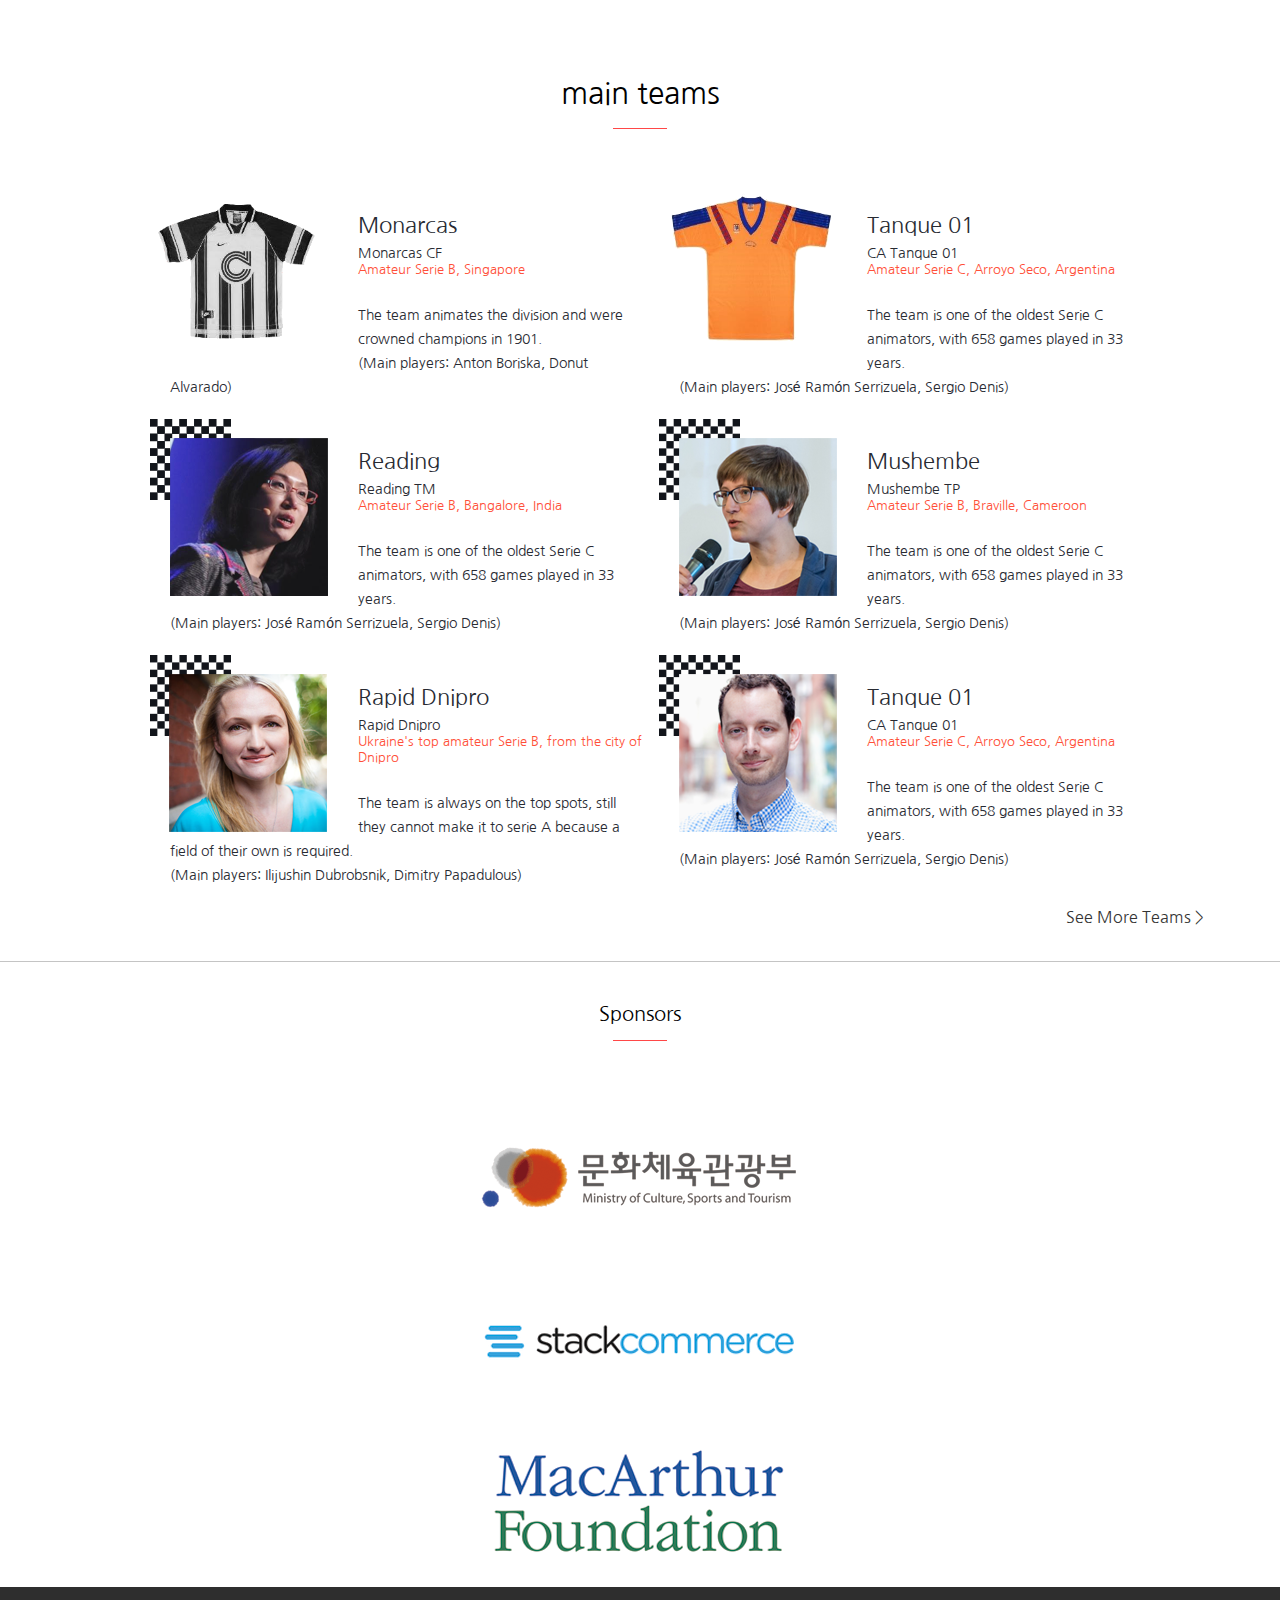
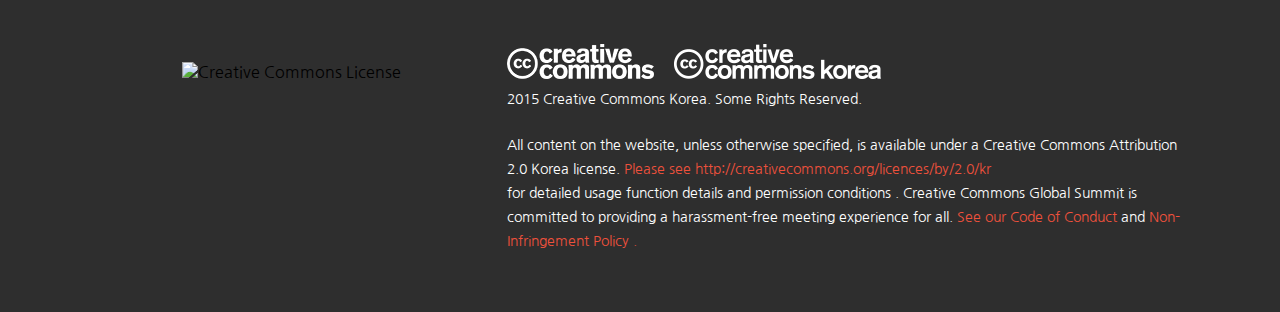
==== commit 6d4cf603: "add about mobile page, other fixes" ====
--- a/index.html
+++ b/index.html
@@ -8,13 +8,13 @@
   <title>FICA Soccer Tournament</title>
 </head>
 <body>
-  <div id="mobile-menu">
+  <nav id="mobile-menu">
     <img id="close-menu" src="img/close_mobile_menu.png" width=20 height=19 alt="Close">
     <div id="mobile-menu-ul">
       <hr class="hr1">
       <p class="list-item"><a class="asnormal" href="about.html">About</a></p>
       <hr class="hr1">
-      <p class="list-item"><a class="asnormal" href="index.html">Tournament</a></p>
+      <p class="list-item"><a class="asnormal" href="#">Tournament</a></p>
       <hr class="hr1">
       <p class="list-item"><a class="asnormal" href="#">Accreditation</a></p>
       <hr class="hr1">
@@ -23,7 +23,7 @@
       <p class="list-item"><a class="asnormal" href="#">News</a></p>
       <hr class="hr1">
     </div>
-  </div>
+  </nav>
   <header>
     <div id="mobile-header">
       <img id="hamburger-menu" src="img/mobile_menu.png" width=20 height=18 alt="Menu">
@@ -38,7 +38,7 @@
       <nav id="desktop-nav2">
         <ul id="desktop-menu-ul">
           <li class="list-item2"><img src="img/logo.png" width=130 height=51 alt="FICA Tournament"></li>
-          <li class="list-item2">About</li>
+          <li class="list-item2"><a class="asnormal" href="about.html">About</a></li>
           <li class="list-item2">Program</li>
           <li class="list-item2">Accreditation</li>
           <li class="list-item2">Sponsors</li>
@@ -48,19 +48,21 @@
       </nav>
     </div>
   </header>
-
-  <div class="section1-wrapper">
-    <section class="section1">
+  <h1 class="not-appear">FICA Soccer Tournament</h1>
+  <section class="section1-wrapper">
+    <h2 class="not-appear">FICA Soccer Tournament</h2>
+    <div class="section1">
     <img id="title" src="img/title.png" width=324 height=110 alt="FICA 2022 Tournament">
     <p class="text-box"> A fun festival where teams from 10 countries who believe in the value
       of friendship and sports gather and create positive change, which will be held in Buenos Aires in September.
      </p>
      <p class="schedule"></p><div class="sched-text">2022.09.14 (Wed) ~ 18 (Sun)</div>
        <div class="big">@ River Plate Stadium of Buenos Aires, Belgrano, etc.</div><p></p>
-    </section>
-  </div>
-  <div class="section2-wrapper">
-    <section class="section2">
+    </div>
+  </section>
+
+  <section class="section2-wrapper">
+    <div class="section2">
       <h2 class="myh1">Main Program</h2>
       <hr class="hr2">
       <div class="programs-wrapper">
@@ -91,17 +93,17 @@
         </div>
       </div>
       <div class="texttoright">View Full Program ></div>
-    </section>
-  </div>
-
-  <div class="section3-wrapper">
-    <section class="section3">
+    </div>
+  </section>
+
+  <section class="section3-wrapper">
+    <div class="section3">
       <h2 class="myh1b">main teams</h2>
       <hr class="hr2">
       <div class="teams-wrapper">
         <div class="team-block">
           <div>
-            <img class="speaker" src="img/speaker_01.png" width=178 height=177 alt="Monarcas">
+            <img class="speaker" src="img/team1.png" width=178 height=177 alt="Monarcas">
             <div class="right-text">Monarcas</div>
             <div class="right-text-smaller">Monarcas CF</div>
             <div class="right-red-text">Amateur Serie B, Singapore</div>
@@ -112,7 +114,7 @@
         </div>
         <div class="team-block">
           <div>
-            <img class="speaker" src="img/speaker_02.png" width=178 height=177 alt="Tanque 01">
+            <img class="speaker" src="img/team2.png" width=178 height=177 alt="Tanque 01">
             <div class="right-text">Tanque 01</div>
             <div class="right-text-smaller">CA Tanque 01</div>
             <div class="right-red-text">Amateur Serie C, Arroyo Seco, Argentina</div>
@@ -168,20 +170,21 @@
         </div>
       </div>
       <div class="texttoright2">See More Teams ></div>
-    </section>
-  </div>
+    </div>
+  </section>
+
   <hr class="hr3">
 
-  <div class="section4-wrapper">
-    <section class="section4">
+  <section class="section4-wrapper">
+    <div class="section4">
       <h2 class="myh1c">Sponsors</h2>
       <hr class="hr2">
       <div class="sponsor"><img src="img/mocst.png" width=320 height=120 alt="Ministry of Culture and Sports"></div>
       <div class="sponsor"><img src="img/stackcommerce.png" width=320 height=120 alt="Stack Commerce"></div>
       <div class="sponsor"><img src="img/macarthur.png" width=320 height=120 alt="Mc Arthur Foundation"></div>
 
-    </section>
-  </div>
+    </div>
+  </section>
   
   <footer>
     <div class="tocenter desktopfloat">
--- a/style.css
+++ b/style.css
@@ -58,6 +58,10 @@
   align-items: flex-start;
 }
 
+.not-appear {
+  display: none;
+}
+
 #desktop-header {
   display: none;
 }
@@ -311,6 +315,10 @@
   text-align: center;
 }
 
+.tocenter2 {
+  text-align: center;
+}
+
 .cclogo {
   margin-top: 5px;
   margin-bottom: -2px;
@@ -329,6 +337,7 @@
 
 .mini-text-red {
   color: #ef513c;
+  text-decoration: none;
 }
 
 .minispacer {
@@ -337,6 +346,118 @@
 
 .minispacer2 {
   margin-top: 45px;
+}
+
+.about-section1-wrapper {
+  background-color: rgb(247, 247, 248);
+}
+
+.about-section1 {
+  padding: 44px 0 2px 0;
+  margin: 0 20px;
+}
+
+.about-title {
+  max-width: 98%;
+  height: auto;
+}
+
+.about1 {
+  font-size: 1rem;
+  line-height: 160%;
+  color: #333;
+  margin-bottom: 35px;
+}
+
+.box {
+  background-color: white;
+  width: calc(100% - 40px);
+  text-align: justify;
+  padding: 5px 20px 5px 20px;
+  border: 1px solid rgb(228, 228, 228);
+}
+
+.about2 {
+  font-size: 0.875rem;
+  line-height: 178.6%;
+  color: #333;
+}
+
+.centerimg {
+  display: flex;
+  justify-content: center;
+}
+
+.about3 {
+  font-size: 1.05rem;
+  font-weight: 600;
+  line-height: 149%;
+  color: #333;
+}
+
+.about4 {
+  margin-top: 30px;
+  margin-bottom: 30px;
+  font-size: 0.6rem;
+  line-height: 149%;
+  color: #333;
+}
+
+.hr4 {
+  height: 3px;
+  border-width: 0;
+  background-color: rgb(175, 175, 175);
+  width: 100%;
+  margin-top: 50px;
+  margin-bottom: 0;
+}
+
+.special {
+  margin-bottom: 2px;
+}
+
+.about-section2 {
+  margin: 0 20px;
+}
+
+.about5 {
+  margin-top: 60px;
+  margin-bottom: 0;
+  font-size: 1.5rem;
+  line-height: 149%;
+  color: #333;
+}
+
+#logo1 {
+  border: 1px solid rgb(223, 223, 223);
+}
+
+.margintopbottom {
+  margin-top: 60px;
+  margin-bottom: 60px;
+}
+
+.hr5 {
+  height: 1px;
+  border-width: 0;
+  background-color: rgb(196, 196, 196);
+  width: 100%;
+  margin-top: 60px;
+  margin-bottom: 34px;
+}
+
+.about-section3 {
+  margin: 0 20px;
+}
+
+.photo {
+  width: 100%;
+  height: auto;
+}
+
+.margin1 {
+  margin-top: 20px;
+  margin-bottom: -15px;
 }
 
 @media screen and (min-width: 768px) {
@@ -530,6 +651,8 @@
 
   footer {
     padding-top: 46px;
+    padding-right: calc(50% - 575px);
+    padding-left: calc(50% - 575px);
   }
 
   .desktopfloat {
@@ -557,11 +680,6 @@
     line-height: 1.5rem;
   }
 
-  .mini-text-red {
-    color: #ef513c;
-    text-decoration: none;
-  }
-
   .minispacer {
     margin-bottom: 22px;
   }
@@ -569,4 +687,10 @@
   .minispacer2 {
     margin-top: 39px;
   }
-}
+
+  .about-section1-wrapper {
+    background-image: url("img/about_bg_01.png");
+    background-position: center;
+    background-repeat: no-repeat;
+  }
+}
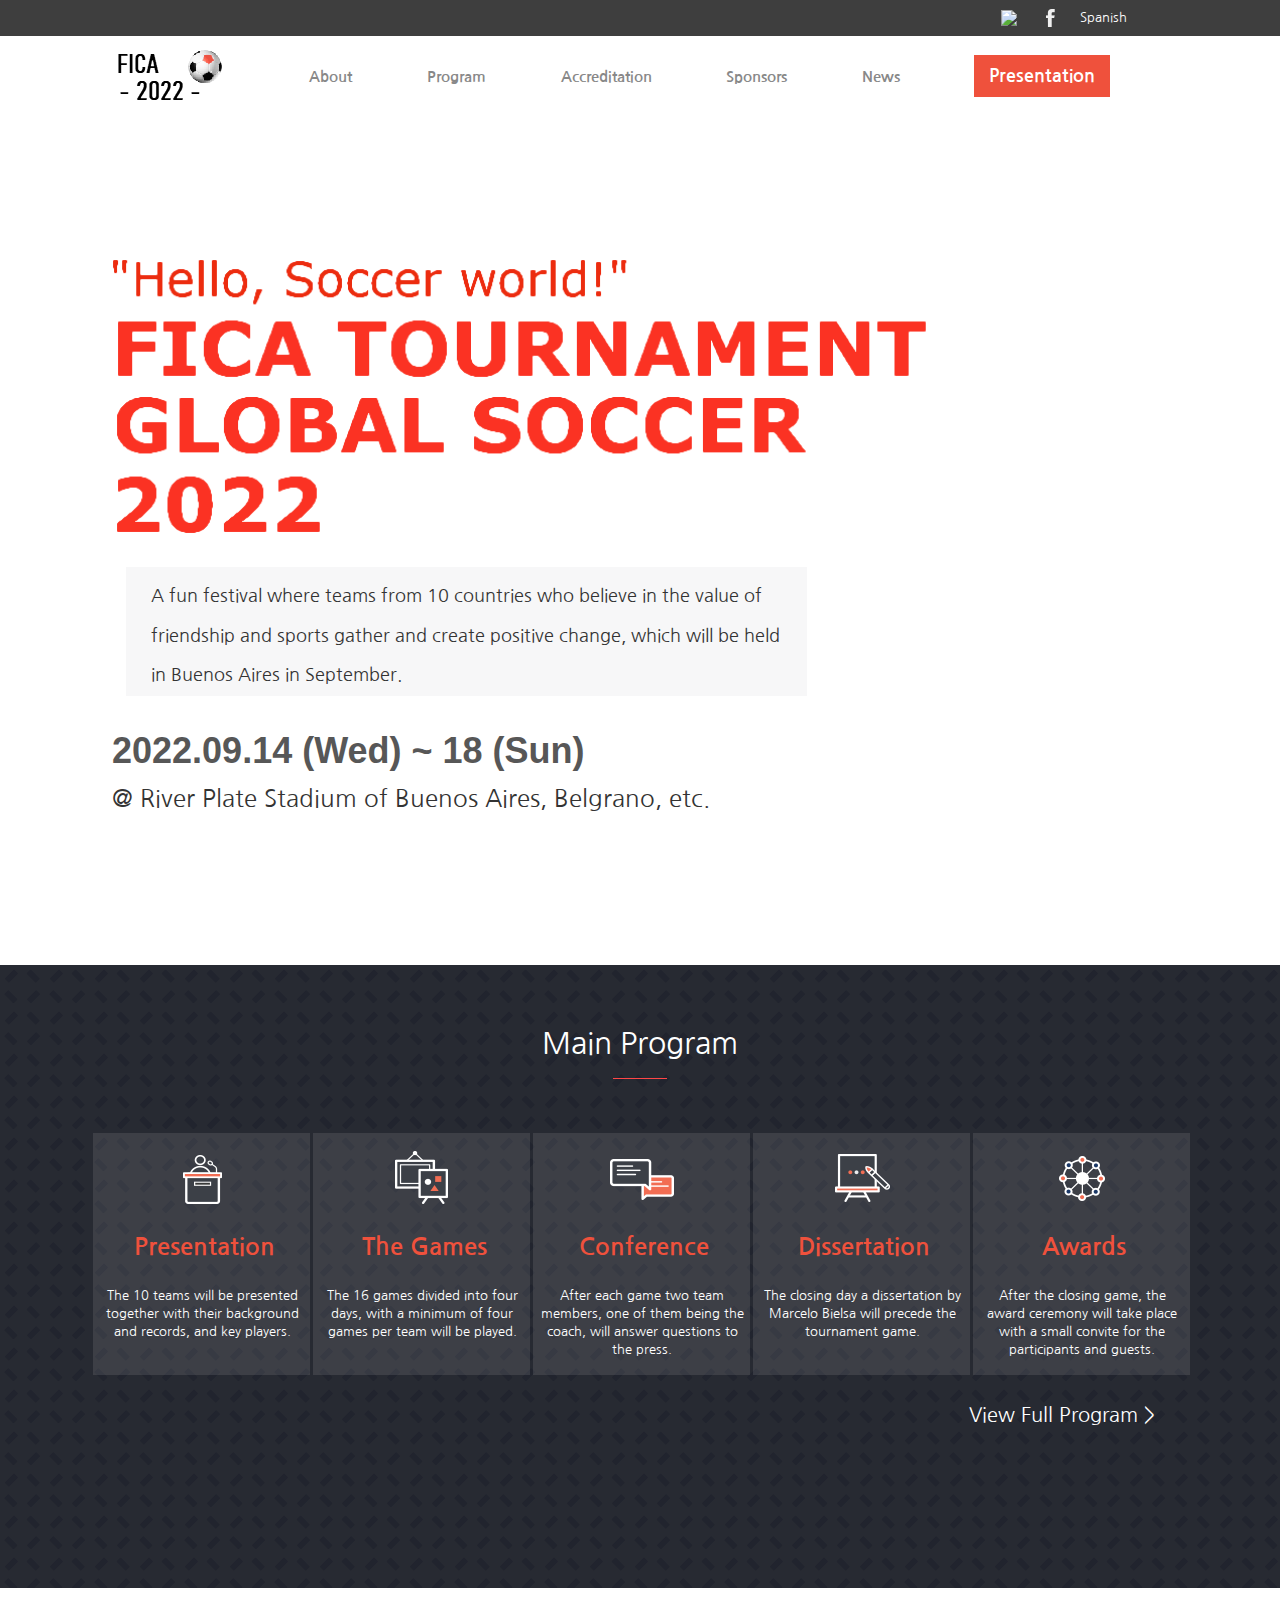
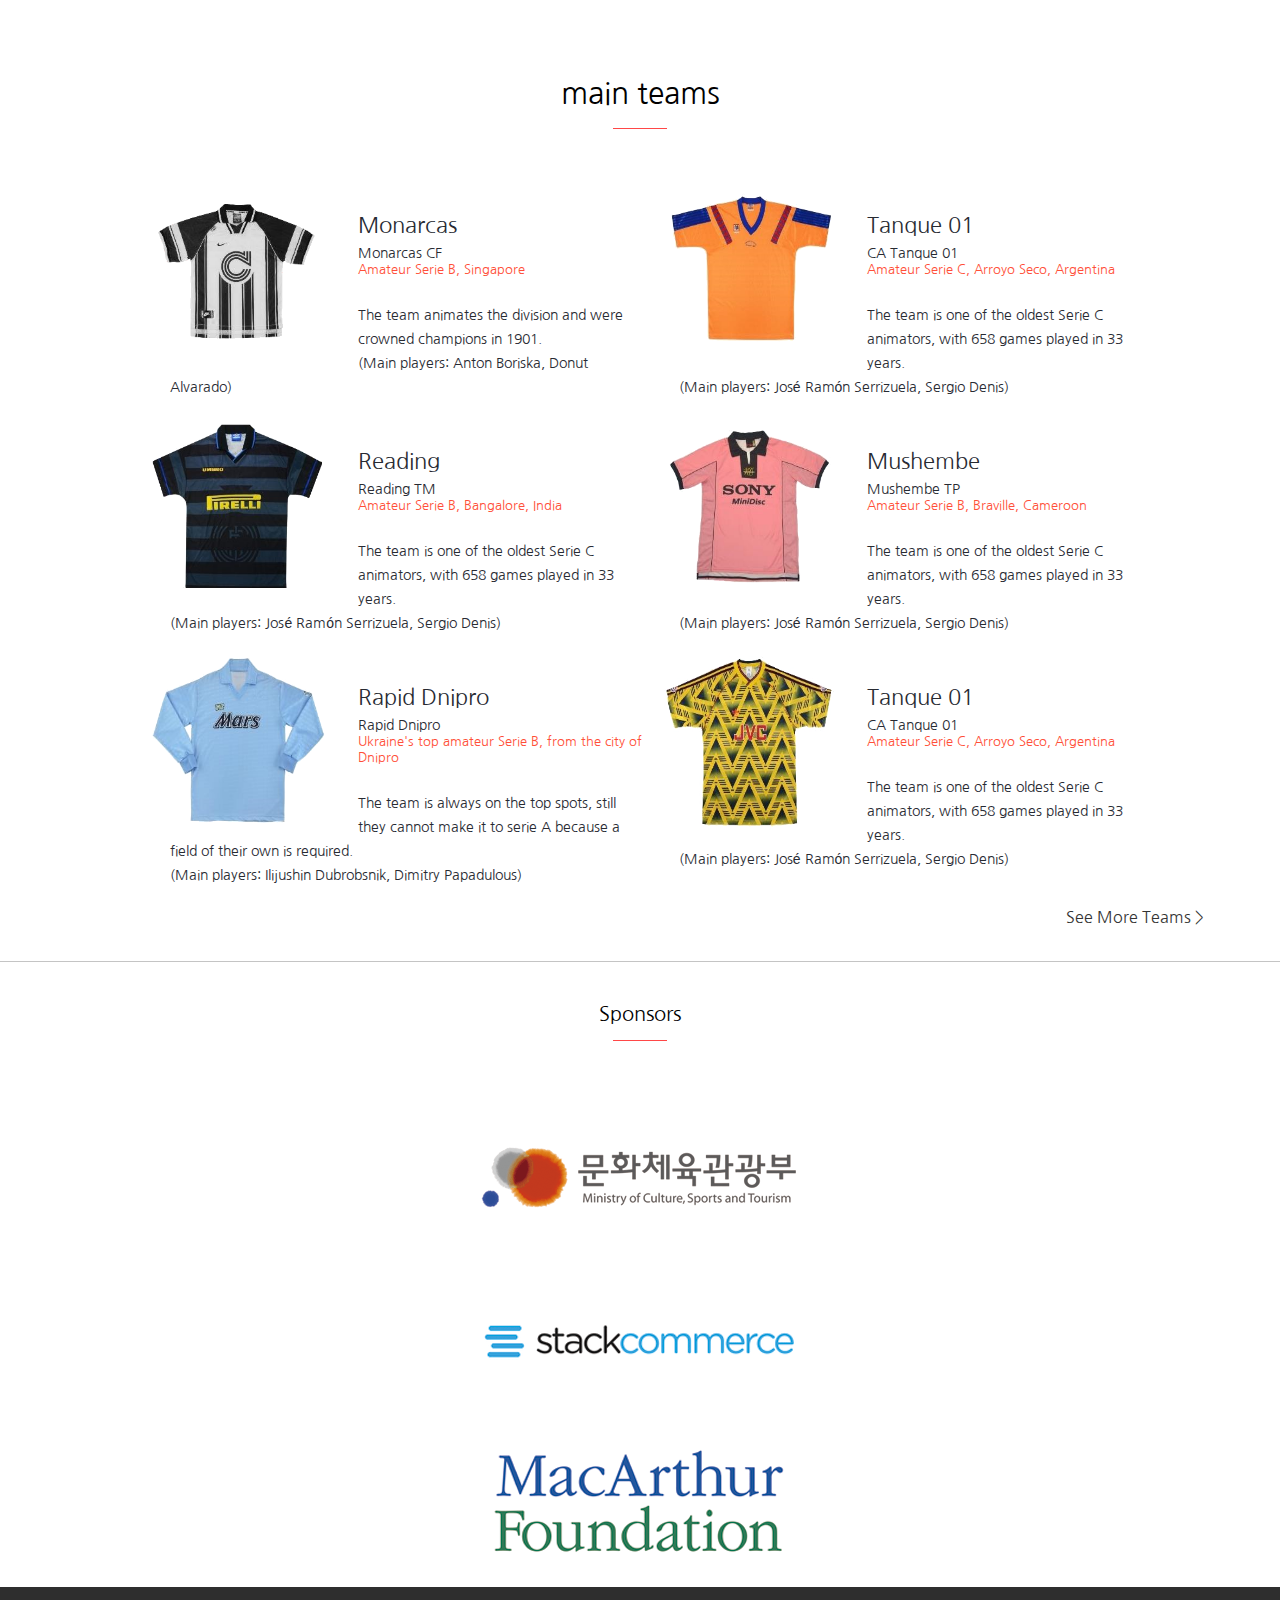
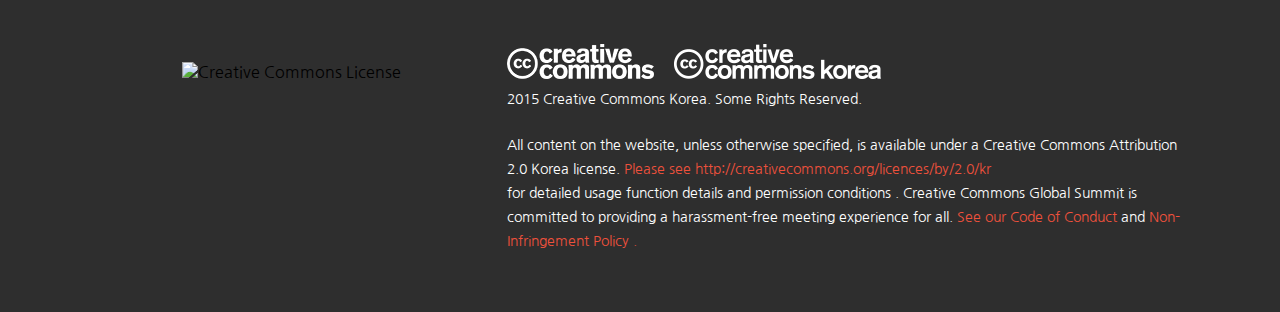
==== commit ae2ac982: "finish about desktop and mobile" ====
--- a/index.html
+++ b/index.html
@@ -125,7 +125,7 @@
         </div>
         <div class="team-block">
           <div>
-            <img class="speaker" src="img/speaker_03.png" width=178 height=177 alt="Reading">
+            <img class="speaker" src="img/team3.png" width=178 height=177 alt="Reading">
             <div class="right-text">Reading</div>
             <div class="right-text-smaller">Reading TM</div>
             <div class="right-red-text">Amateur Serie B, Bangalore, India</div>
@@ -136,7 +136,7 @@
         </div>
         <div class="team-block">
           <div>
-            <img class="speaker" src="img/speaker_04.png" width=178 height=177 alt="Mushembe TP">
+            <img class="speaker" src="img/team4.png" width=178 height=177 alt="Mushembe TP">
             <div class="right-text">Mushembe</div>
             <div class="right-text-smaller">Mushembe TP</div>
             <div class="right-red-text">Amateur Serie B, Braville, Cameroon</div>
@@ -147,7 +147,7 @@
         </div>
         <div class="team-block">
           <div>
-            <img class="speaker" src="img/speaker_05.png" width=178 height=177 alt="Tanque 01">
+            <img class="speaker" src="img/team5.png" width=178 height=177 alt="Tanque 01">
             <div class="right-text">Rapid Dnipro</div>
             <div class="right-text-smaller">Rapid Dnipro</div>
             <div class="right-red-text">Ukraine's top amateur Serie B, from the city of Dnipro</div>
@@ -159,7 +159,7 @@
         </div>
         <div class="team-block">
           <div>
-            <img class="speaker" src="img/speaker_06.png" width=178 height=177 alt="Tanque 01">
+            <img class="speaker" src="img/team6.png" width=178 height=177 alt="Tanque 01">
             <div class="right-text">Tanque 01</div>
             <div class="right-text-smaller">CA Tanque 01</div>
             <div class="right-red-text">Amateur Serie C, Arroyo Seco, Argentina</div>
--- a/style.css
+++ b/style.css
@@ -4,6 +4,10 @@
 body {
   margin: 0;
   font-family: 'Nanum Gothic', sans-serif;
+}
+
+.onlydesktop {
+  display: none;
 }
 
 #mobile-menu {
@@ -430,6 +434,9 @@
 
 #logo1 {
   border: 1px solid rgb(223, 223, 223);
+  width: 90%;
+  max-width: 390px;
+  height: auto;
 }
 
 .margintopbottom {
@@ -450,20 +457,35 @@
   margin: 0 20px;
 }
 
+.photos {
+  display: flex;
+  flex-wrap: wrap;
+  justify-content: center;
+  margin-top: 32px;
+  margin-left: 2%;
+  margin-right: 2%;
+  margin-bottom: 35px;
+}
+
 .photo {
-  width: 100%;
+  padding: 2px;
+  width: 100%;
+  max-width: 550px;
   height: auto;
-}
-
-.margin1 {
-  margin-top: 20px;
-  margin-bottom: -15px;
 }
 
 @media screen and (min-width: 768px) {
   header {
     margin: 0;
     height: auto;
+  }
+
+  .onlymobile {
+    display: none;
+  }
+
+  .onlydesktop {
+    display: block;
   }
 
   #mobile-header {
@@ -693,4 +715,31 @@
     background-position: center;
     background-repeat: no-repeat;
   }
-}
+
+  .about-section1 {
+    padding-left: calc(60% - 630px);
+    padding-right: calc(60% - 630px);
+  }
+
+  .about1 {
+    font-size: 1.125rem;
+  }
+
+  .box {
+    text-align: center;
+    padding-top: 25px;
+  }
+
+  .centerimg {
+    margin-top: 30px;
+    margin-bottom: 30px;
+  }
+
+  .about4 {
+    font-size: 0.835rem;
+  }
+
+  .about5 {
+    font-size: 1.875rem;
+  }
+}
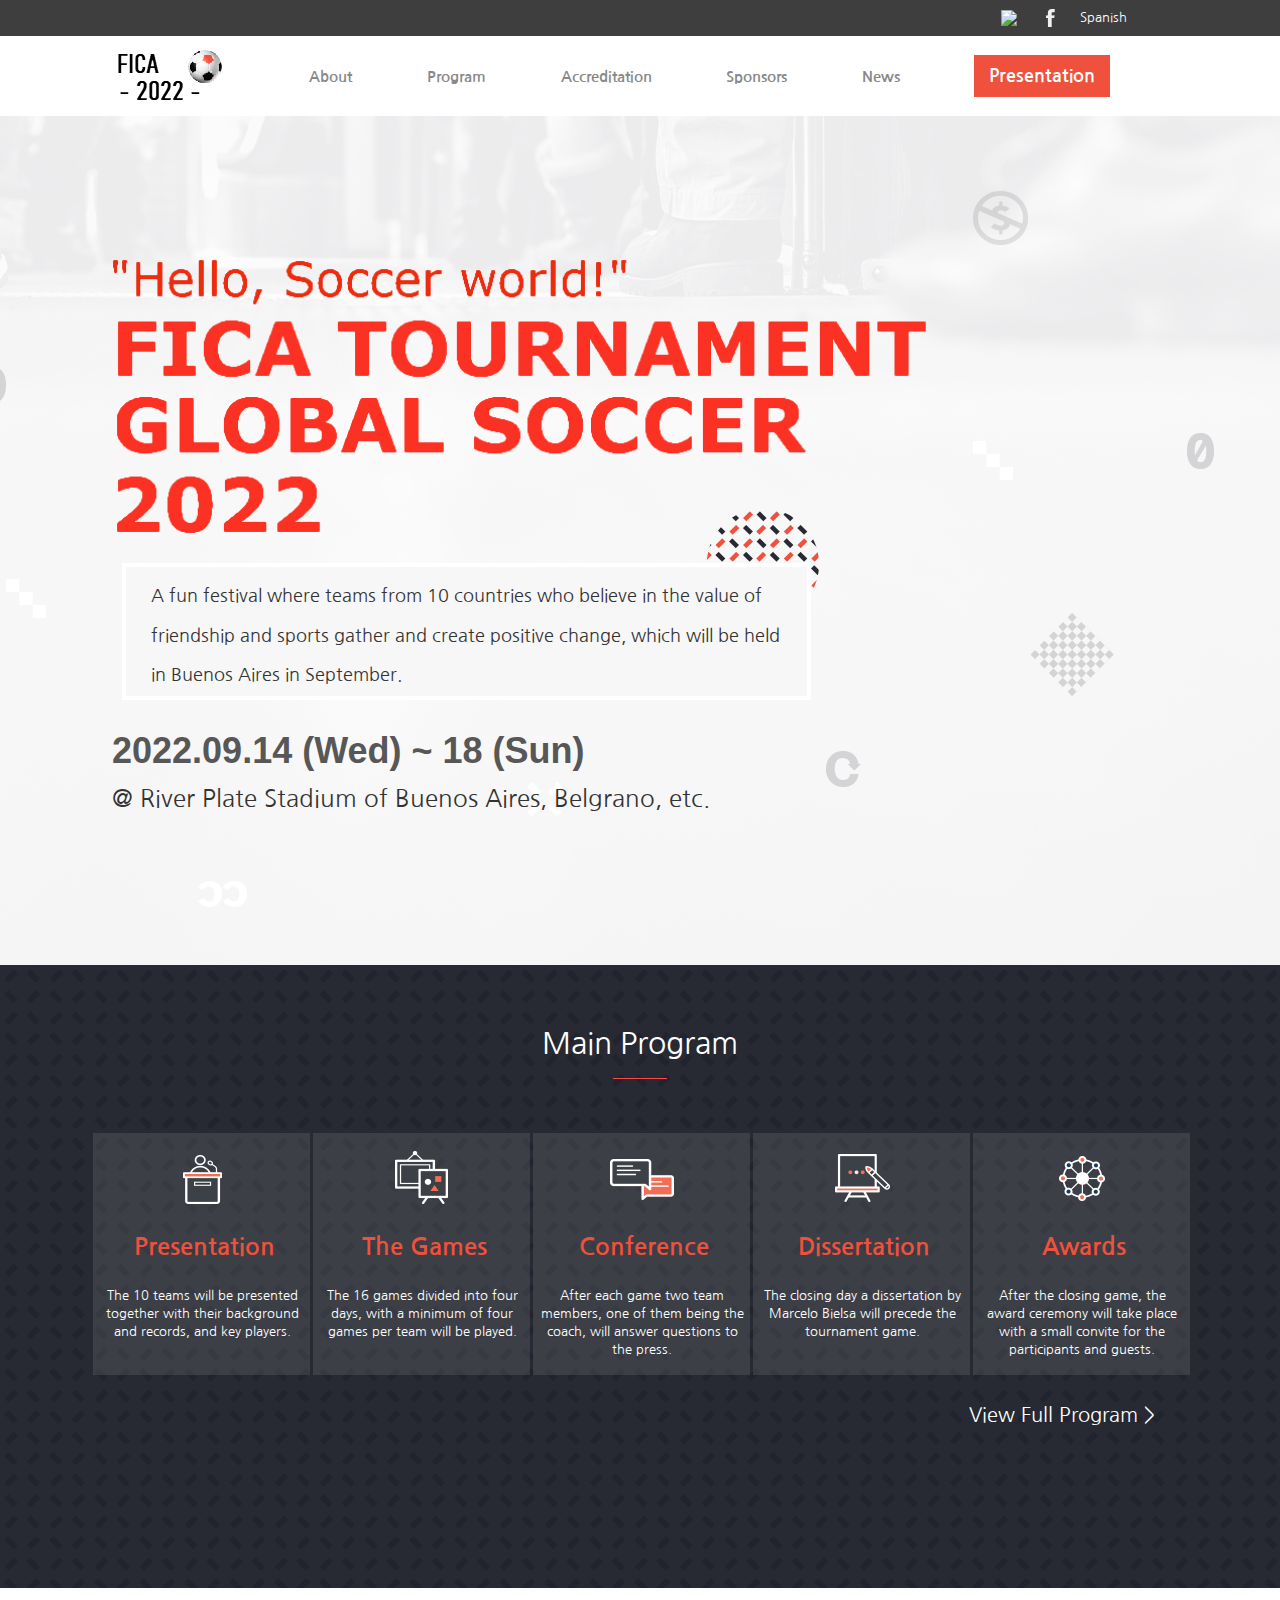
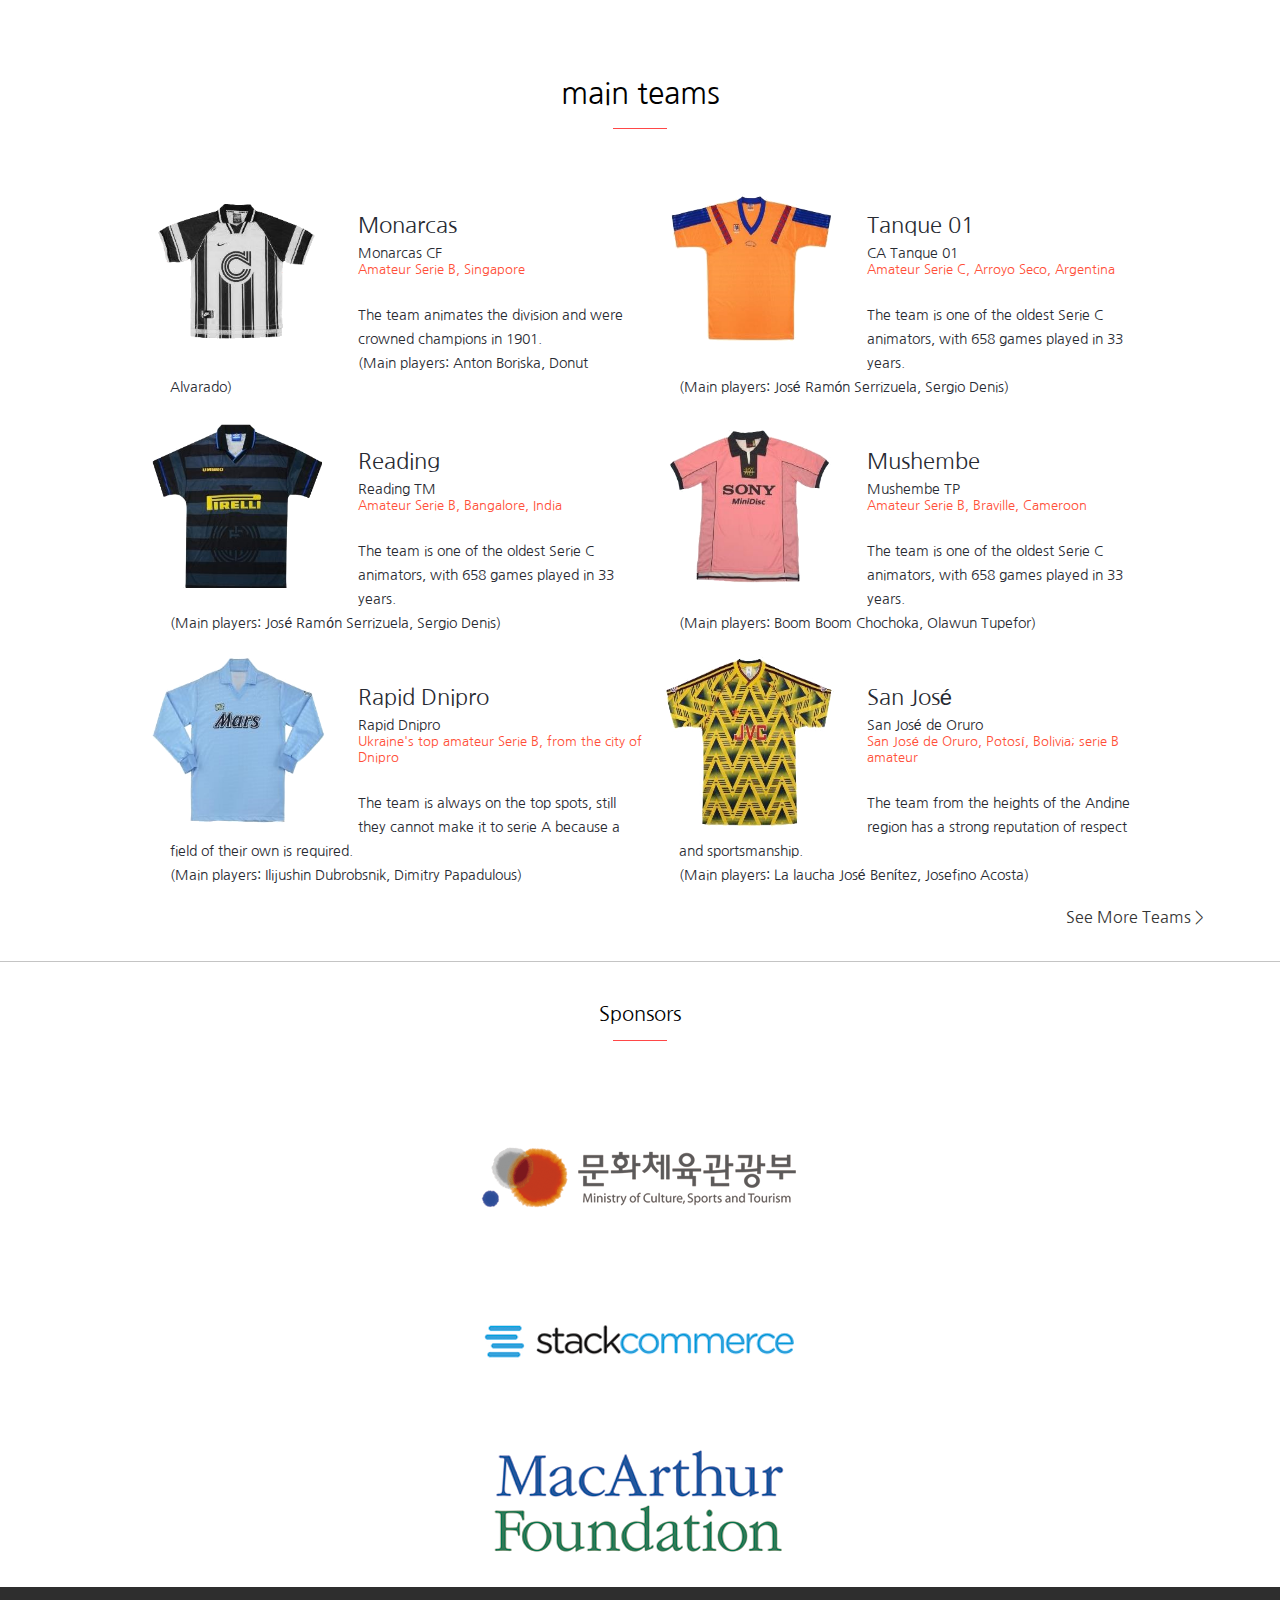
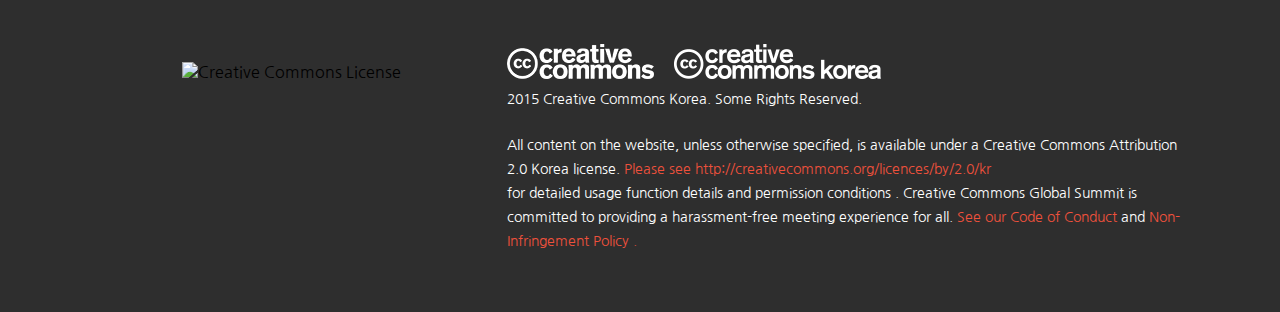
==== commit 4ff3960a: "add dynamic load of teams" ====
--- a/index.html
+++ b/index.html
@@ -52,12 +52,12 @@
   <section class="section1-wrapper">
     <h2 class="not-appear">FICA Soccer Tournament</h2>
     <div class="section1">
-    <img id="title" src="img/title.png" width=324 height=110 alt="FICA 2022 Tournament">
-    <p class="text-box"> A fun festival where teams from 10 countries who believe in the value
-      of friendship and sports gather and create positive change, which will be held in Buenos Aires in September.
-     </p>
-     <p class="schedule"></p><div class="sched-text">2022.09.14 (Wed) ~ 18 (Sun)</div>
-       <div class="big">@ River Plate Stadium of Buenos Aires, Belgrano, etc.</div><p></p>
+      <img id="title" src="img/title.png" width=324 height=110 alt="FICA 2022 Tournament">
+      <p class="text-box"> A fun festival where teams from 10 countries who believe in the value
+        of friendship and sports gather and create positive change, which will be held in Buenos Aires in September.
+      </p>
+      <p class="schedule"></p><div class="sched-text">2022.09.14 (Wed) ~ 18 (Sun)</div>
+        <div class="big">@ River Plate Stadium of Buenos Aires, Belgrano, etc.</div><p></p>
     </div>
   </section>
 
@@ -101,73 +101,6 @@
       <h2 class="myh1b">main teams</h2>
       <hr class="hr2">
       <div class="teams-wrapper">
-        <div class="team-block">
-          <div>
-            <img class="speaker" src="img/team1.png" width=178 height=177 alt="Monarcas">
-            <div class="right-text">Monarcas</div>
-            <div class="right-text-smaller">Monarcas CF</div>
-            <div class="right-red-text">Amateur Serie B, Singapore</div>
-            <div class="description2">The team animates the division and were crowned champions in 1901.</div>
-            <div class="description2">(Main players: Anton Boriska, Donut Alvarado)</div>
-            <div class="spacer"> </div>
-          </div>    
-        </div>
-        <div class="team-block">
-          <div>
-            <img class="speaker" src="img/team2.png" width=178 height=177 alt="Tanque 01">
-            <div class="right-text">Tanque 01</div>
-            <div class="right-text-smaller">CA Tanque 01</div>
-            <div class="right-red-text">Amateur Serie C, Arroyo Seco, Argentina</div>
-            <div class="description2">The team is one of the oldest Serie C animators, with 658 games played in 33 years.</div>
-            <div class="description2">(Main players: José Ramón Serrizuela, Sergio Denis)</div>
-            <div class="spacer"> </div>
-          </div>
-        </div>
-        <div class="team-block">
-          <div>
-            <img class="speaker" src="img/team3.png" width=178 height=177 alt="Reading">
-            <div class="right-text">Reading</div>
-            <div class="right-text-smaller">Reading TM</div>
-            <div class="right-red-text">Amateur Serie B, Bangalore, India</div>
-            <div class="description2">The team is one of the oldest Serie C animators, with 658 games played in 33 years.</div>
-            <div class="description2">(Main players: José Ramón Serrizuela, Sergio Denis)</div>
-            <div class="spacer"> </div>
-          </div>
-        </div>
-        <div class="team-block">
-          <div>
-            <img class="speaker" src="img/team4.png" width=178 height=177 alt="Mushembe TP">
-            <div class="right-text">Mushembe</div>
-            <div class="right-text-smaller">Mushembe TP</div>
-            <div class="right-red-text">Amateur Serie B, Braville, Cameroon</div>
-            <div class="description2">The team is one of the oldest Serie C animators, with 658 games played in 33 years.</div>
-            <div class="description2">(Main players: José Ramón Serrizuela, Sergio Denis)</div>
-            <div class="spacer"> </div>
-          </div>
-        </div>
-        <div class="team-block">
-          <div>
-            <img class="speaker" src="img/team5.png" width=178 height=177 alt="Tanque 01">
-            <div class="right-text">Rapid Dnipro</div>
-            <div class="right-text-smaller">Rapid Dnipro</div>
-            <div class="right-red-text">Ukraine's top amateur Serie B, from the city of Dnipro</div>
-            <div class="description2">The team is always on the top spots, still they cannot make it to 
-              serie A because a field of their own is required.</div>
-            <div class="description2">(Main players: Ilijushin Dubrobsnik, Dimitry Papadulous)</div>
-            <div class="spacer"> </div>
-          </div>
-        </div>
-        <div class="team-block">
-          <div>
-            <img class="speaker" src="img/team6.png" width=178 height=177 alt="Tanque 01">
-            <div class="right-text">Tanque 01</div>
-            <div class="right-text-smaller">CA Tanque 01</div>
-            <div class="right-red-text">Amateur Serie C, Arroyo Seco, Argentina</div>
-            <div class="description2">The team is one of the oldest Serie C animators, with 658 games played in 33 years.</div>
-            <div class="description2">(Main players: José Ramón Serrizuela, Sergio Denis)</div>
-            <div class="spacer"> </div>
-          </div>
-        </div>
       </div>
       <div class="texttoright2">See More Teams ></div>
     </div>
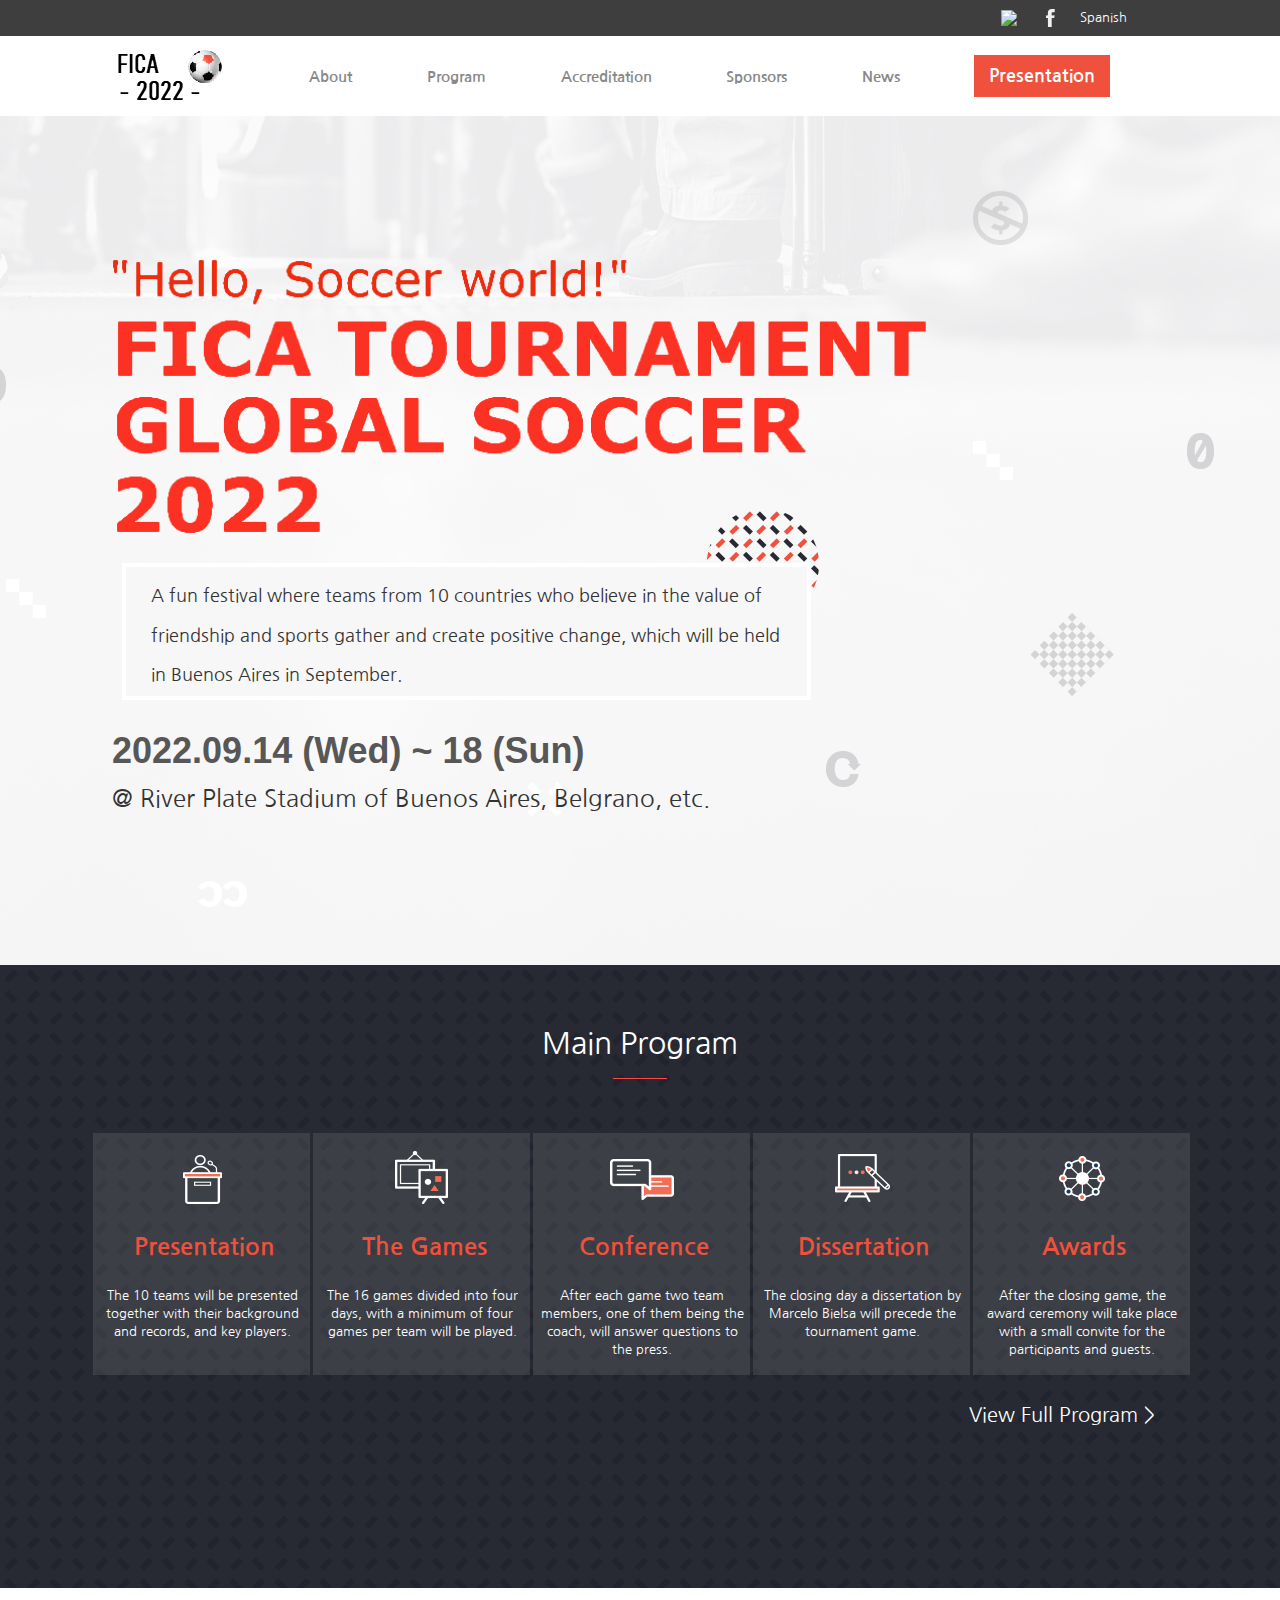
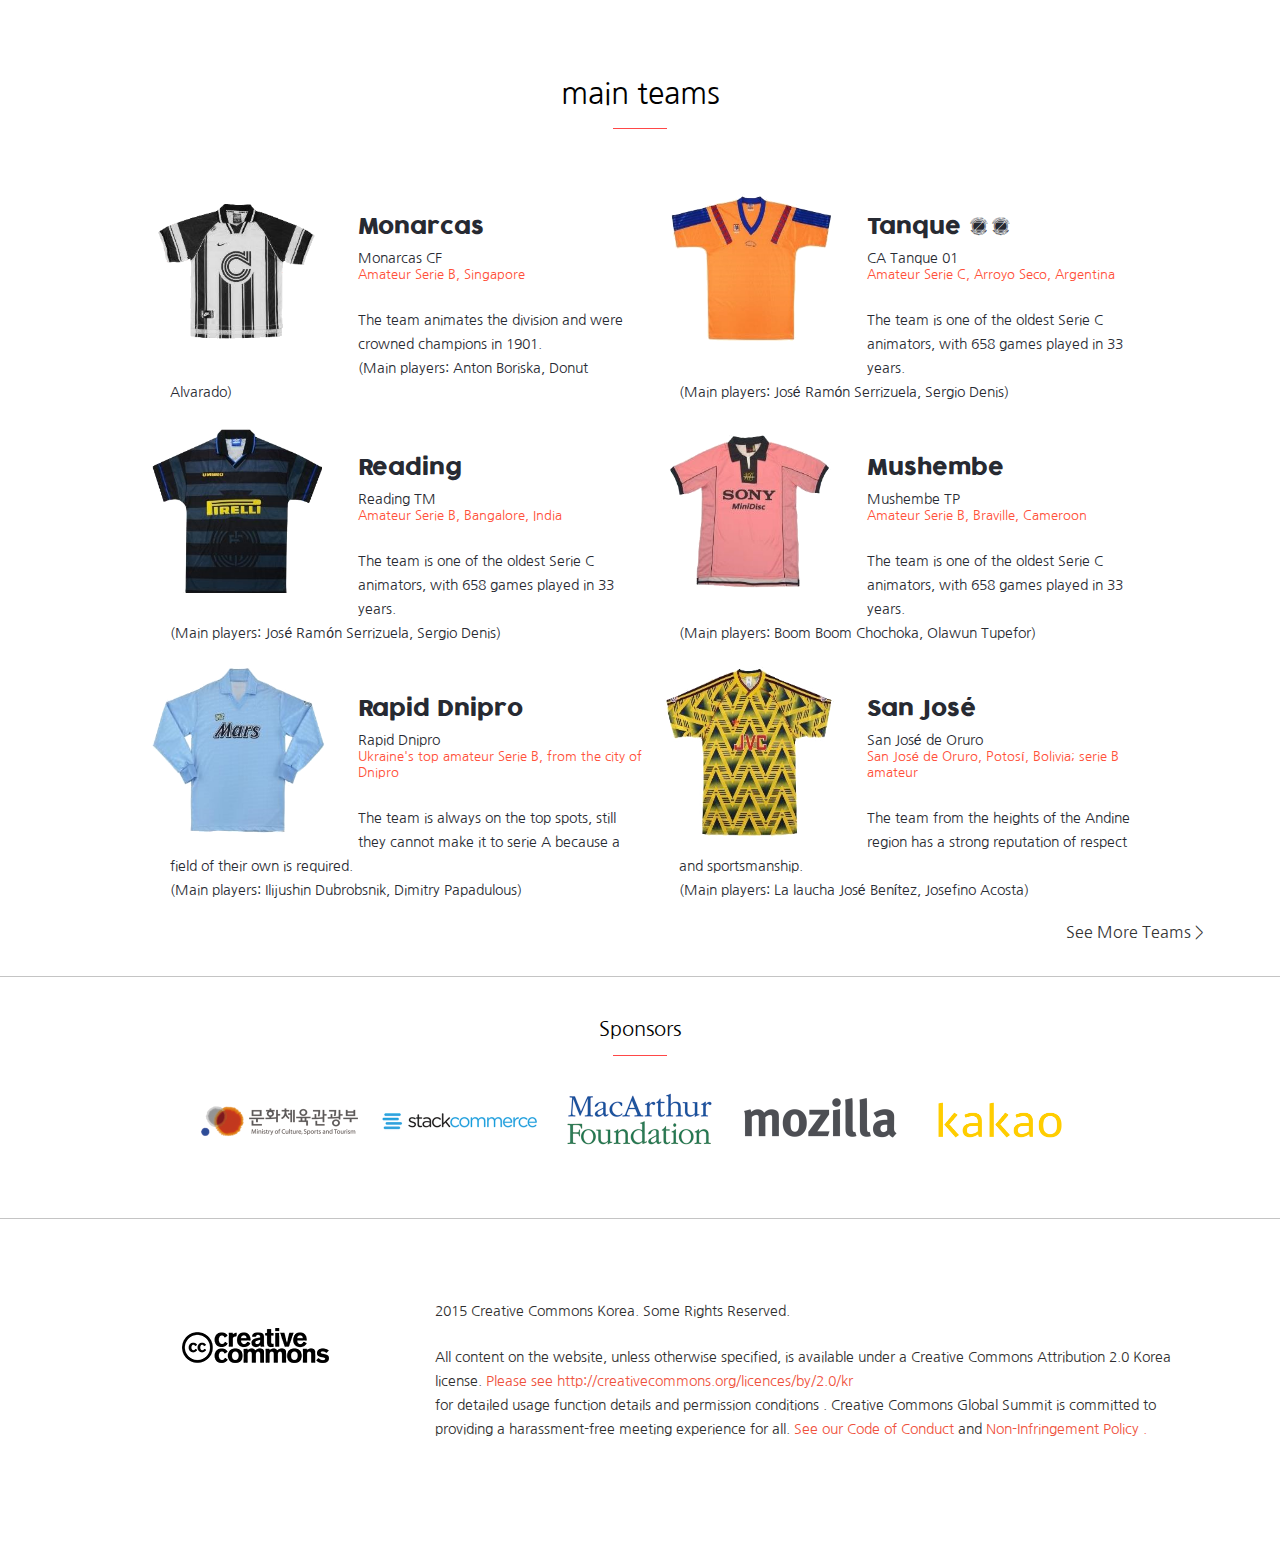
==== commit 6c1b8319: "add all required changes for PR" ====
--- a/index.html
+++ b/index.html
@@ -4,6 +4,7 @@
   <meta charset="UTF-8">
   <meta name="viewport" content="width=device-width, initial-scale=1">
   <link rel="stylesheet" href="style.css">
+  <script src="loadteams.js" defer></script>
   <script src="actions.js" defer></script>
   <title>FICA Soccer Tournament</title>
 </head>
@@ -111,23 +112,24 @@
   <section class="section4-wrapper">
     <div class="section4">
       <h2 class="myh1c">Sponsors</h2>
-      <hr class="hr2">
-      <div class="sponsor"><img src="img/mocst.png" width=320 height=120 alt="Ministry of Culture and Sports"></div>
-      <div class="sponsor"><img src="img/stackcommerce.png" width=320 height=120 alt="Stack Commerce"></div>
-      <div class="sponsor"><img src="img/macarthur.png" width=320 height=120 alt="Mc Arthur Foundation"></div>
-
+      <hr class="hr2b">
+      <div class="sponsors">
+        <div class="sponsor"><img class="spimg" src="img/mocst.png" width=80 height=30 alt="Ministry of Culture and Sports"></div>
+        <div class="sponsor"><img class="spimg" src="img/stackcommerce.png" width=80 height=30 alt="Stack Commerce"></div>
+        <div class="sponsor"><img class="spimg" src="img/macarthur.png" width=80 height=30 alt="Mc Arthur Foundation"></div>
+        <div class="sponsor"><img class="spimg" src="img/mozilla.png" width=80 height=30 alt="Mozilla"></div>
+        <div class="sponsor"><img class="spimg" src="img/kakao.png" width=80 height=30 alt="Kakao"></div>
+      </div>
     </div>
   </section>
+
+  <hr class="hr3">
+
+  <footer class="indexfooter">
+    <div class="tocenter desktopfloat">
+      <img alt="Creative Commons License" src="img/logo_cc_inverted.png">
+    </div>
   
-  <footer>
-    <div class="tocenter desktopfloat">
-      <img alt="Creative Commons License" src="https://i.creativecommons.org/l/by/4.0/88x31.png">
-    </div>
-    <p class="tocenter">
-      <img class="cclogo" alt="Creative Commons" src="img/logo_cc_w_147x35.png">
-      <img class="cclogo" alt="Creative Commons" src="img/logo_cck_w_208x35.png">
-    </p>
-
     <div class="mini-text">2015 Creative Commons Korea. Some Rights Reserved.</div>
     <div class="minispacer"> </div>
     <div class="mini-text">All content on the website, unless otherwise specified,
--- a/style.css
+++ b/style.css
@@ -1,5 +1,9 @@
 @import url("https://fonts.googleapis.com/css?family=Nanum+Gothic&display=swap");
 @import url("https://fonts.googleapis.com/css?family=Lato&display=swap");
+@font-face {
+  font-family: 'Cocogoose';
+  src: url('Cocogoose.ttf')  format('truetype');
+}
 
 body {
   margin: 0;
@@ -235,12 +239,15 @@
 .speaker {
   float: left;
   margin-right: 8px;
-  margin-bottom: 2px;
+  margin-bottom: 22px;
+  width: 89px;
+  height: 89px;
 }
 
 .right-text {
+  font-family: 'Cocogoose', sans-serif;
   color: rgb(39, 42, 50);
-  margin-top: 28px;
+  margin-top: 8px;
   font-size: 1rem;
 }
 
@@ -260,7 +267,6 @@
   font-size: 0.82rem;
   line-height: 1.22rem;
   padding: 0 13px 0 20px;
-  clear: both;
 }
 
 .spacer {
@@ -305,14 +311,43 @@
   line-height: 0.2rem;
 }
 
+.hr2b {
+  height: 1px;
+  border-width: 0;
+  background-color: rgb(255, 71, 71);
+  width: 54px;
+  margin-bottom: 24px;
+}
+
+.sponsors {
+  display: flex;
+  justify-content: center;
+  flex-wrap: wrap;
+  margin-bottom: 20px;
+}
+
 .sponsor {
-  margin-top: 20px;
-  margin-bottom: 20px;
-}
-
-footer {
-  background-color: rgb(46, 46, 46);
+  margin: 10px;
+}
+
+.spimg {
+  width: 80px;
+  height: 30px; 
+}
+
+.indexfooter {
+  background-color: white;
   padding-top: 24px;
+}
+
+.aboutfooter {
+  background-color: white;
+  padding-top: 24px;
+}
+
+.desktopfloat {
+  margin: 10px;
+  float: left;
 }
 
 .tocenter {
@@ -335,7 +370,7 @@
   margin-left: 20px;
   margin-right: 20px;
   font-size: 0.656rem;
-  color: white;
+  color: rgb(46, 46, 46);
   line-height: 1.125rem;
 }
 
@@ -633,10 +668,13 @@
   .speaker {
     margin-right: 30px;
     margin-bottom: 5px;
+    width: 178px;
+    height: 177px;
   }
 
   .right-text {
     font-size: 1.375rem;
+    margin-top: 28px;
   }
 
   .right-text-smaller {
@@ -653,7 +691,6 @@
   .description2 {
     font-size: 0.875rem;
     line-height: 1.5rem;
-    clear: none;
   }
 
   .spacer {
@@ -670,15 +707,26 @@
   .team-block {
     width: calc(50% - 10px);
   }
-
-  footer {
+  
+  .spimg {
+    width: 160px;
+    height: 60px; 
+  }
+  
+  .indexfooter {
     padding-top: 46px;
     padding-right: calc(50% - 575px);
     padding-left: calc(50% - 575px);
   }
 
+  .aboutfooter {
+    background-color: rgb(46, 46, 46);
+    padding-top: 46px;
+    padding-right: calc(50% - 575px);
+    padding-left: calc(50% - 575px);
+  }
+
   .desktopfloat {
-    float: left;
     margin: 29px 106px 185px 117px;
   }
 
@@ -698,8 +746,11 @@
     margin-left: 20px;
     margin-right: 20px;
     font-size: 0.875rem;
+    line-height: 1.5rem;
+  }
+
+  .colorchange {
     color: white;
-    line-height: 1.5rem;
   }
 
   .minispacer {
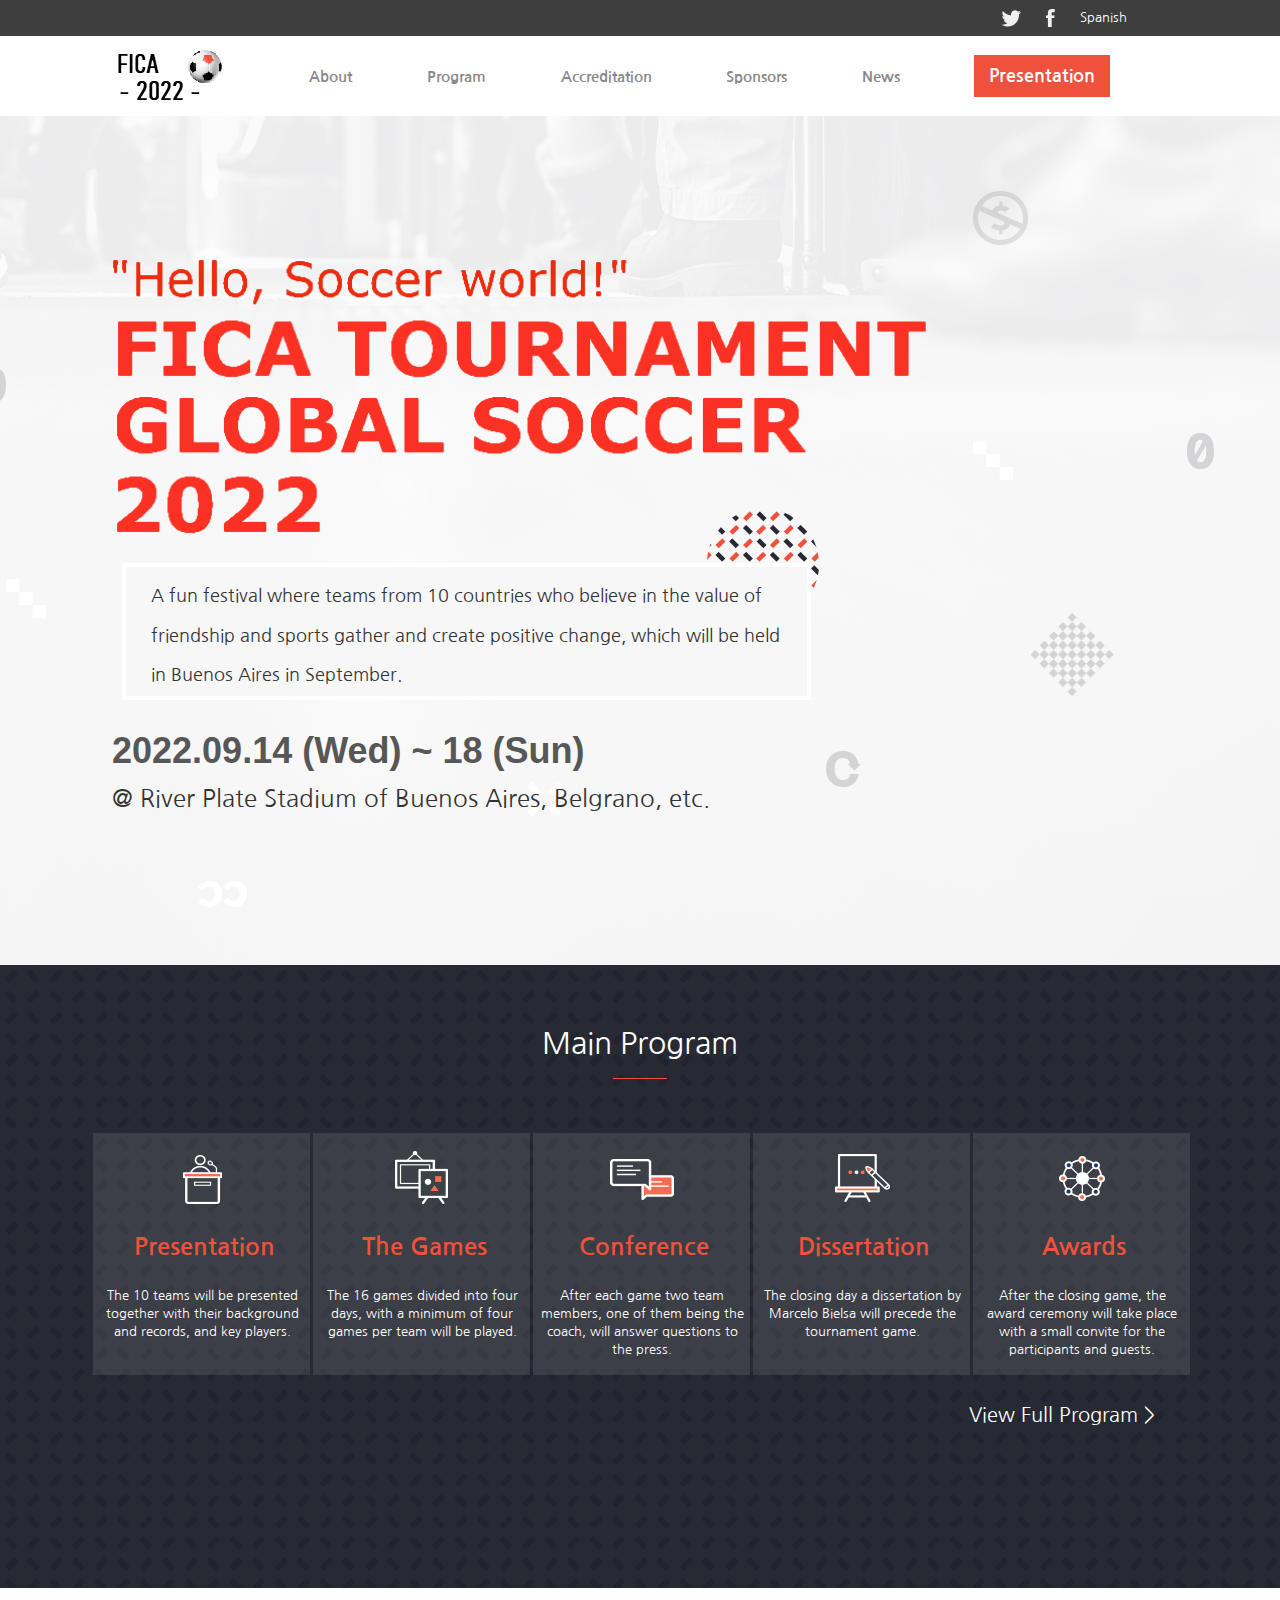
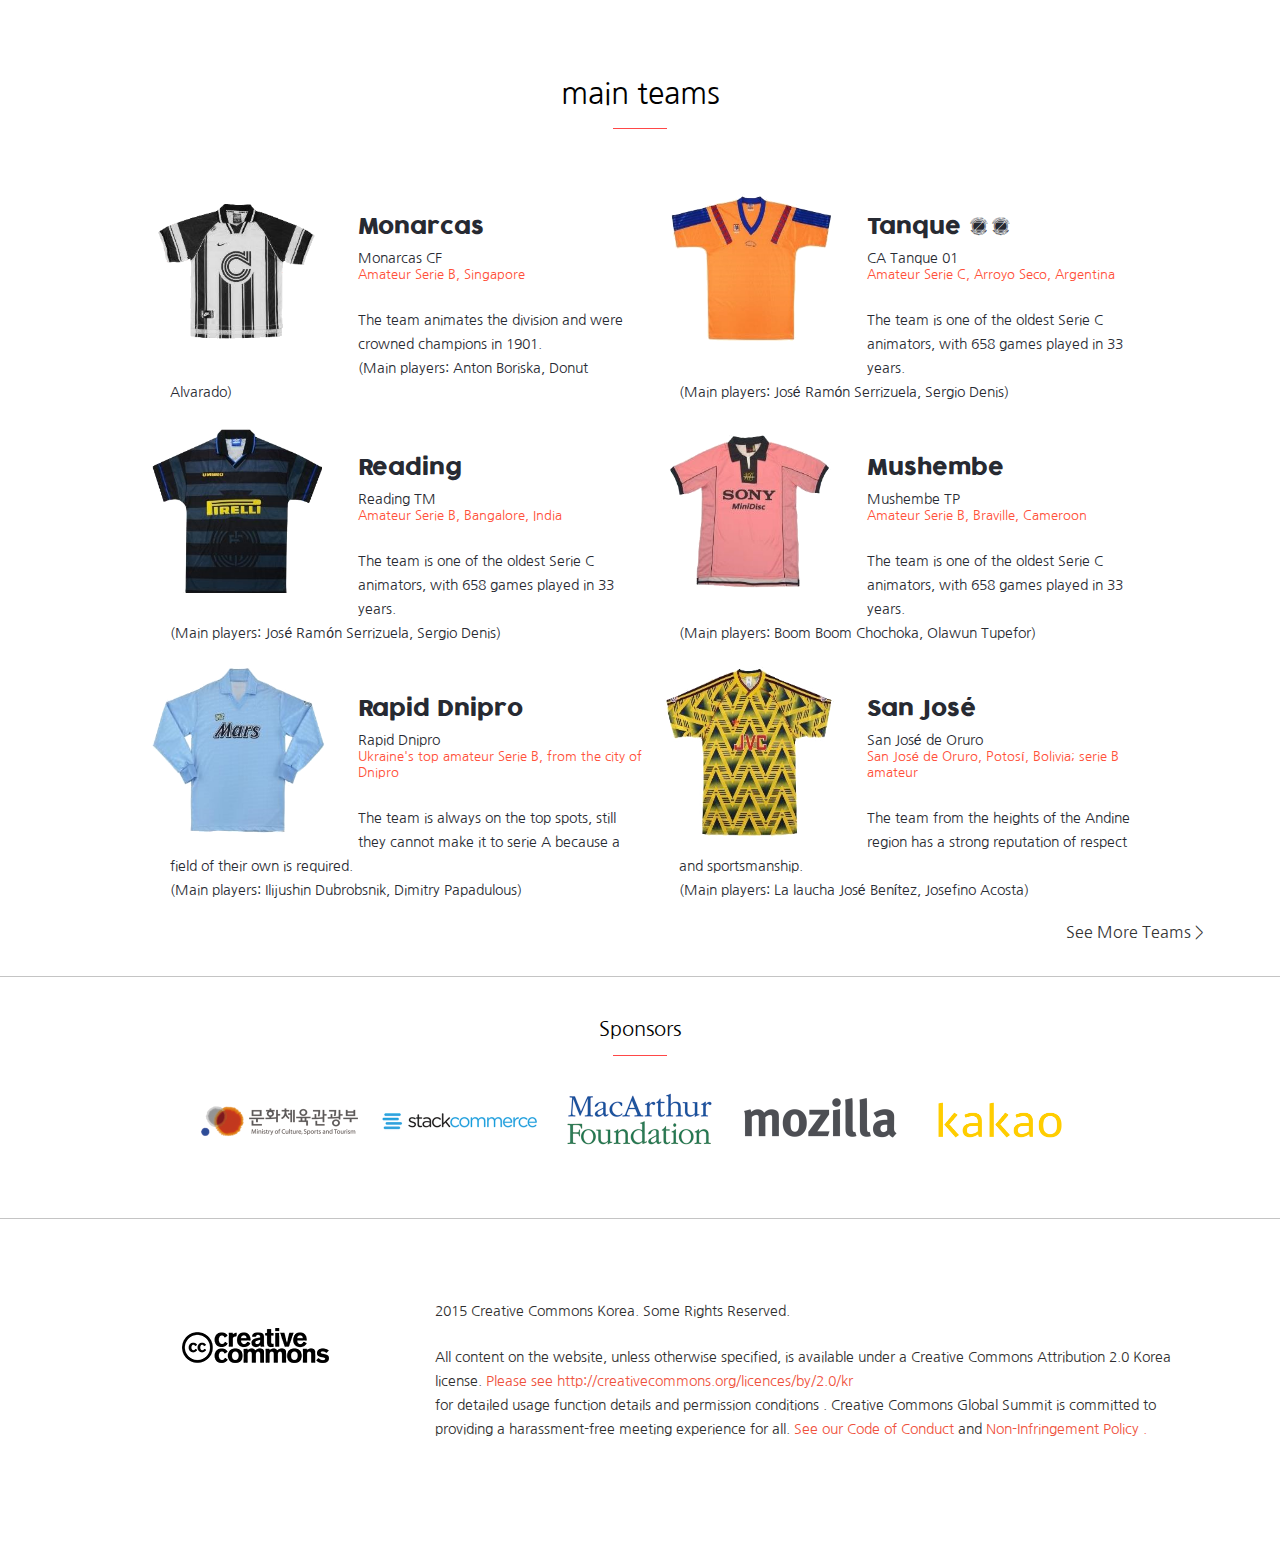
==== commit ec677f13: "fix twitter icon and readme acknowledgement" ====
--- a/index.html
+++ b/index.html
@@ -32,7 +32,7 @@
     </div>
     <div id="desktop-header">
       <nav id="desktop-nav">
-        <img src="img/twitter.png" width=20 height=17 alt="Twitter">
+        <img src="img/Twitter.png" width=20 height=17 alt="Twitter">
         <img src="img/facebook.png" width=9 height=18 alt="Facebook">
         <a href="#" class="asnormal calcright">Spanish</a>
       </nav>
--- a/style.css
+++ b/style.css
@@ -1,5 +1,6 @@
 @import url("https://fonts.googleapis.com/css?family=Nanum+Gothic&display=swap");
 @import url("https://fonts.googleapis.com/css?family=Lato&display=swap");
+
 @font-face {
   font-family: 'Cocogoose';
   src: url('Cocogoose.ttf')  format('truetype');
@@ -332,7 +333,7 @@
 
 .spimg {
   width: 80px;
-  height: 30px; 
+  height: 30px;
 }
 
 .indexfooter {
@@ -707,12 +708,12 @@
   .team-block {
     width: calc(50% - 10px);
   }
-  
+
   .spimg {
     width: 160px;
-    height: 60px; 
-  }
-  
+    height: 60px;
+  }
+
   .indexfooter {
     padding-top: 46px;
     padding-right: calc(50% - 575px);
